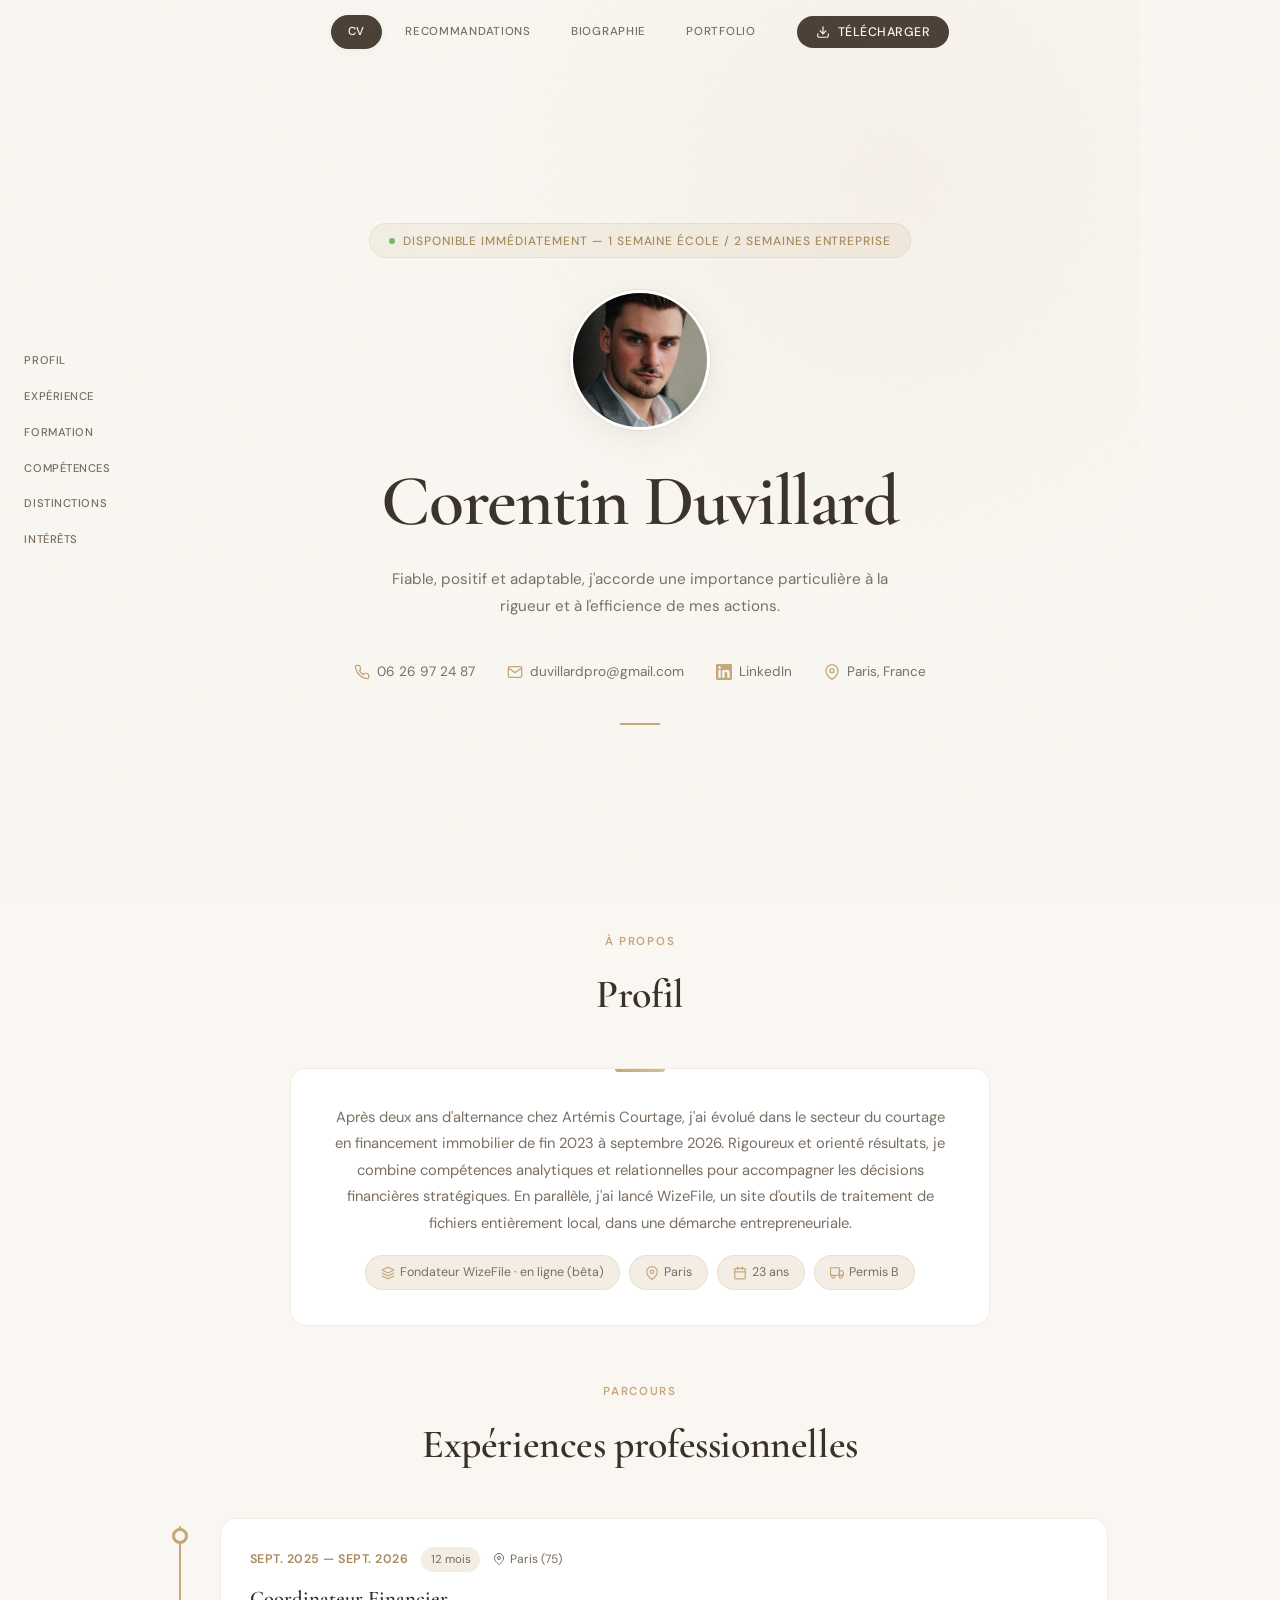
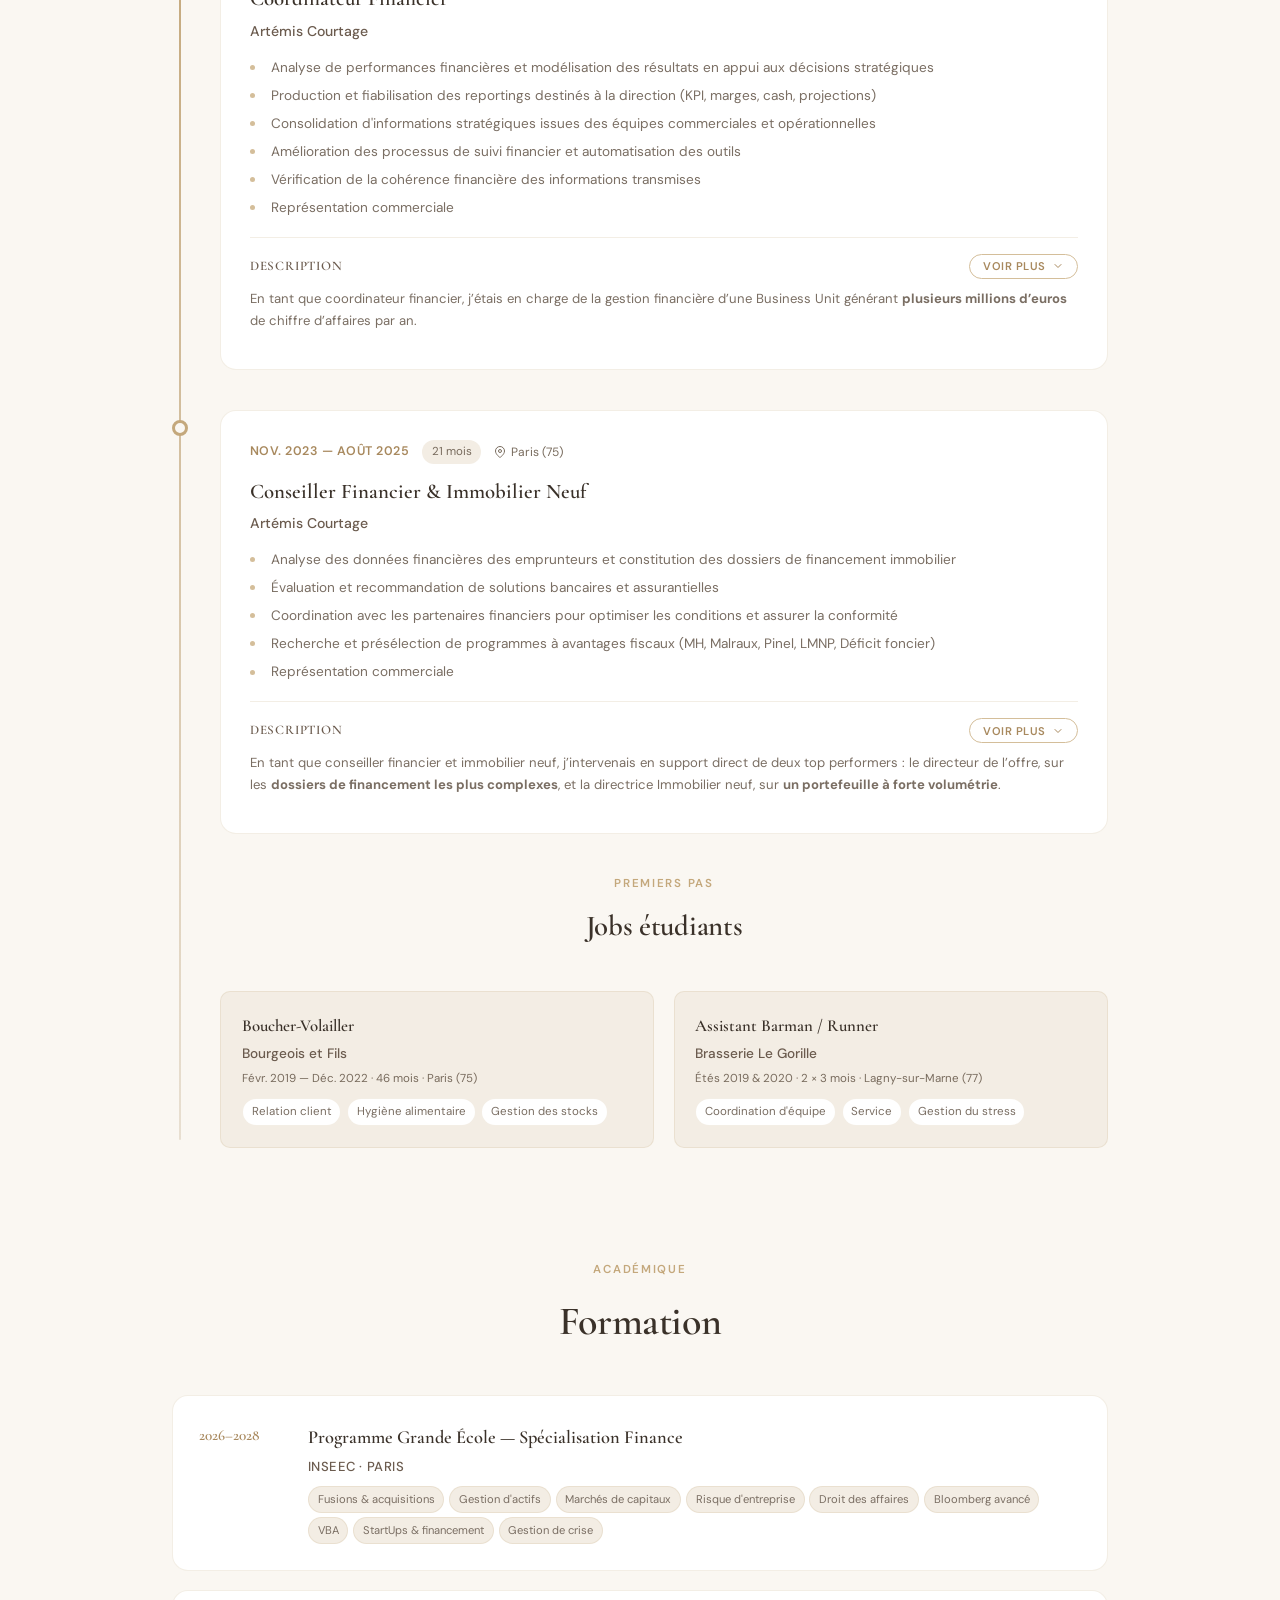
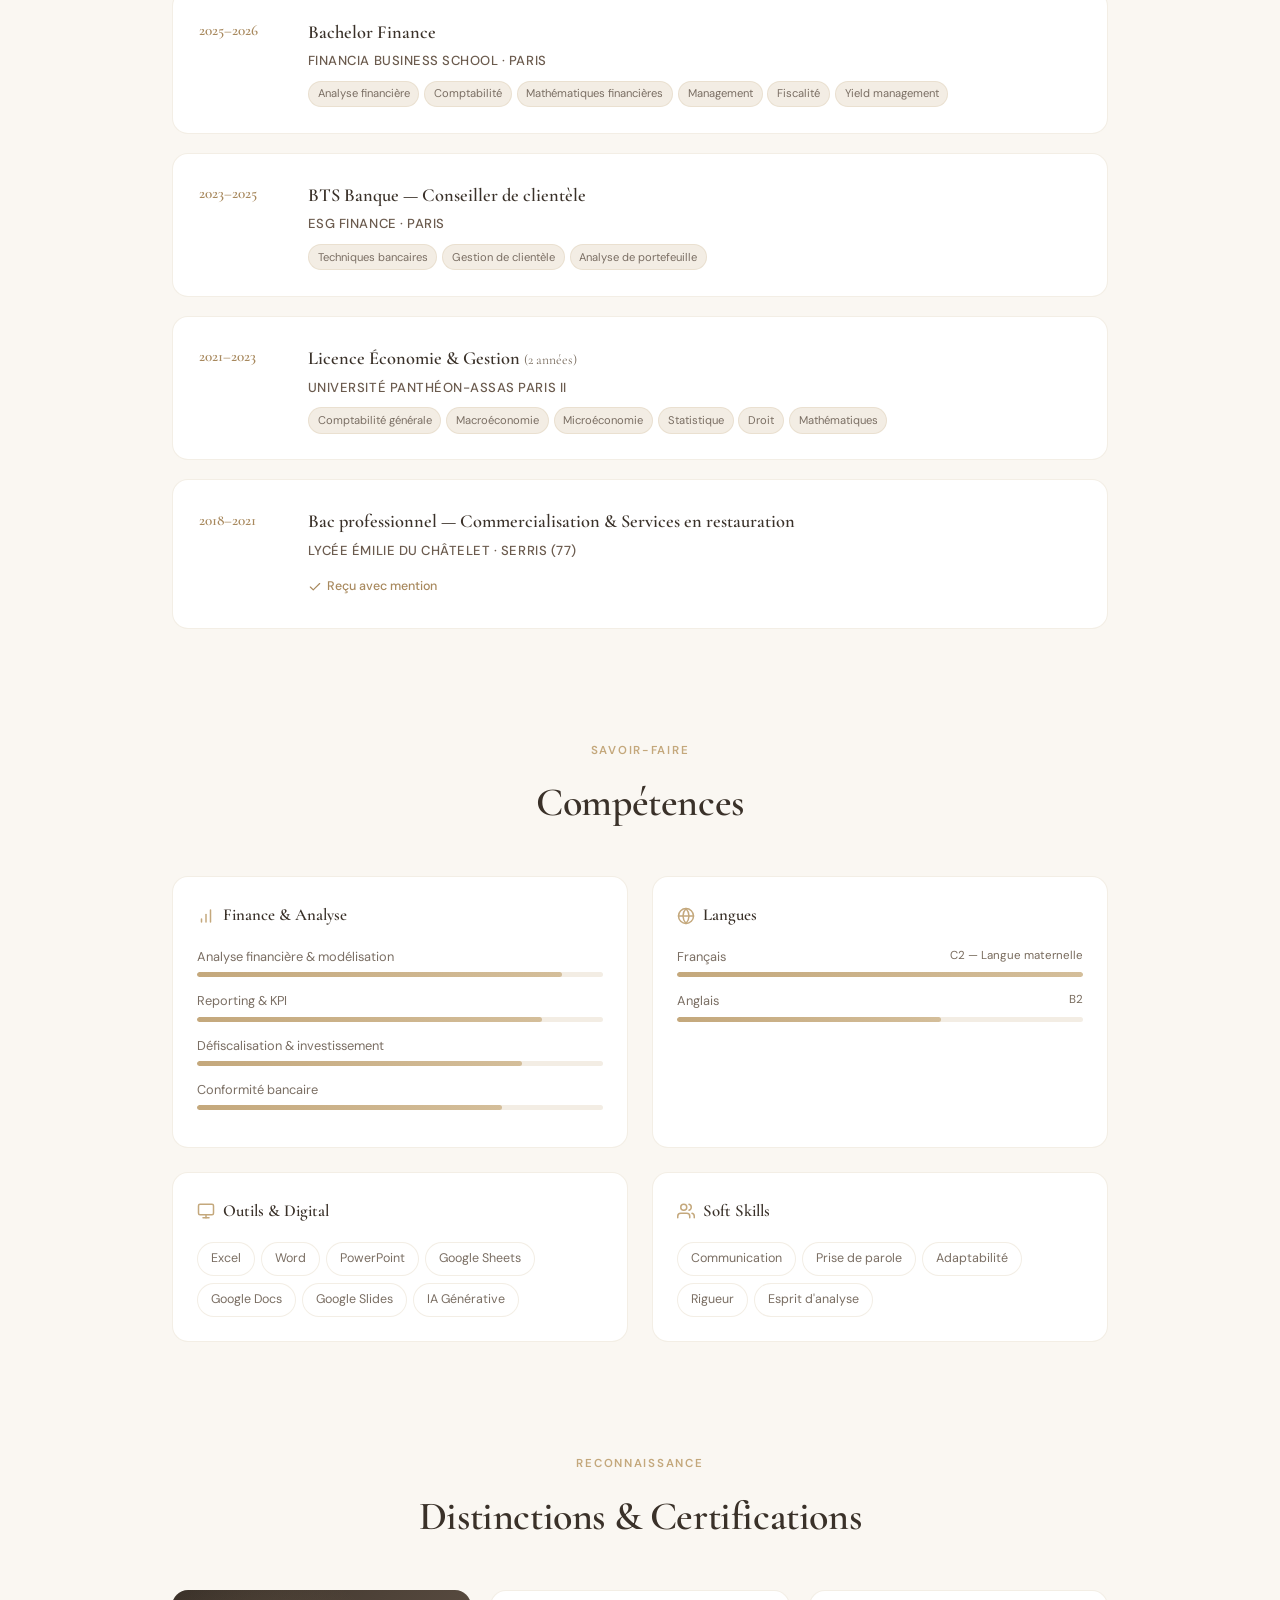
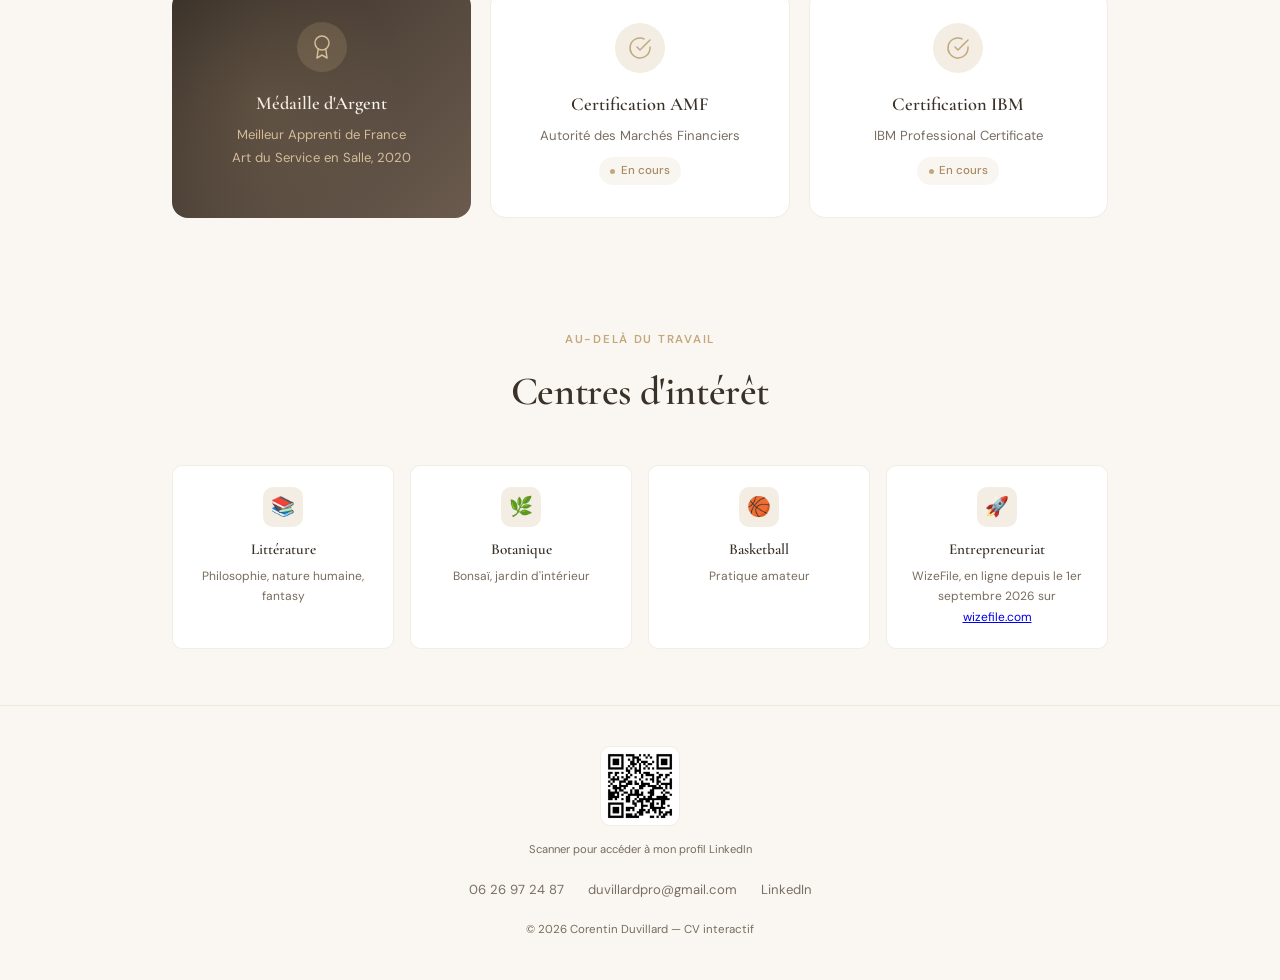
==== index.html @ c3873d53 "Add files via upload" ====
<!DOCTYPE html>
<html lang="fr">
<head>
<meta charset="UTF-8">
<meta name="viewport" content="width=device-width, initial-scale=1.0">
<title>Corentin Duvillard — CV</title>
<style>
@import url('https://fonts.googleapis.com/css2?family=Cormorant+Garamond:ital,wght@0,400;0,500;0,600;0,700;1,400;1,500&family=DM+Sans:ital,wght@0,300;0,400;0,500;0,600;0,700;1,400&display=swap');

/* =============================================
   DESIGN TOKENS (CSS Variables)
   ============================================= */

:root{--cream:#FAF7F2;--cream-dark:#F3EDE4;--sand:#E8DFD1;--camel:#C4A87C;--camel-light:#D4BE9A;--camel-dark:#A8895E;--brown:#6B5B4E;--brown-dark:#4A3F35;--brown-deep:#3A3129;--text:#3A3129;--text-light:#7A6E63;--text-muted:#786B5D;--white:#FFF;--border:rgba(196,168,124,.2);--shadow-sm:0 2px 8px rgba(74,63,53,.06);--shadow-md:0 8px 30px rgba(74,63,53,.08);--shadow-lg:0 20px 60px rgba(74,63,53,.1);--radius:16px;--radius-sm:10px;--font-serif:'Cormorant Garamond',Georgia,serif;--font-sans:'DM Sans',-apple-system,BlinkMacSystemFont,sans-serif;--transition:cubic-bezier(.4,0,.2,1)}

/* =============================================
   RESET & BASE STYLES
   ============================================= */

*,*::before,*::after{box-sizing:border-box;margin:0;padding:0}
html{scroll-behavior:smooth;font-size:16px;scrollbar-width:thin;scrollbar-color:var(--camel-light) var(--cream-dark)}
body{font-family:var(--font-sans);background:var(--cream);color:var(--text);line-height:1.7;-webkit-font-smoothing:antialiased;overflow-x:hidden}
::-webkit-scrollbar{width:8px}
::-webkit-scrollbar-track{background:var(--cream-dark)}
::-webkit-scrollbar-thumb{background:var(--camel-light);border-radius:8px;border:2px solid var(--cream-dark)}
::-webkit-scrollbar-thumb:hover{background:var(--camel)}

/* Noise texture overlay */

body::before{content:'';position:fixed;inset:0;background-image:url("data:image/svg+xml,%3Csvg viewBox='0 0 256 256' xmlns='http://www.w3.org/2000/svg'%3E%3Cfilter id='n'%3E%3CfeTurbulence type='fractalNoise' baseFrequency='0.9' numOctaves='4' stitchTiles='stitch'/%3E%3C/filter%3E%3Crect width='100%25' height='100%25' filter='url(%23n)' opacity='0.03'/%3E%3C/svg%3E");pointer-events:none;z-index:9999}

/* =============================================
   PROGRESS BAR
   ============================================= */

#progressBar{position:fixed;top:0;left:0;width:3px;height:0%;background:linear-gradient(to bottom,var(--camel),var(--camel-dark));z-index:10001;border-radius:0 2px 2px 0;transition:height .1s linear}

/* =============================================
   NAVIGATION
   ============================================= */

nav{position:fixed;top:0;left:0;right:0;z-index:1000;padding:0 2rem;transition:all .5s var(--transition);background:transparent}
nav.scrolled{background:rgba(250,247,242,.92);backdrop-filter:blur(20px);border-bottom:1px solid var(--border);box-shadow:var(--shadow-sm)}
.nav-inner{max-width:1100px;margin:0 auto;display:flex;align-items:center;justify-content:center;gap:1.5rem;height:64px}
.nav-logo{font-family:var(--font-serif);font-size:1.25rem;font-weight:600;color:var(--brown-dark);letter-spacing:.02em;text-decoration:none}
.nav-links{display:flex;gap:2rem;list-style:none}
.nav-links a{text-decoration:none;color:var(--text-light);font-size:.8rem;font-weight:500;letter-spacing:.06em;text-transform:uppercase;transition:color .3s;position:relative}
.nav-links a::after{content:'';position:absolute;bottom:-4px;left:0;width:0;height:1.5px;background:var(--camel);transition:width .4s var(--transition)}
.nav-links a:hover{color:var(--brown-dark)}
.nav-links a:hover::after{width:100%}
.nav-actions{display:flex;gap:.75rem;align-items:center}
.download-wrapper{position:relative}
.btn-dl{display:inline-flex;align-items:center;gap:.5rem;padding:.5rem 1.2rem;background:var(--brown-dark);color:var(--cream);border:none;border-radius:50px;font-family:var(--font-sans);font-size:.78rem;font-weight:500;letter-spacing:.04em;cursor:pointer;transition:all .3s var(--transition);text-transform:uppercase}
.btn-dl:hover{background:var(--brown-deep);transform:translateY(-1px);box-shadow:0 4px 16px rgba(74,63,53,.2)}
.btn-dl svg{width:14px;height:14px}
.dl-menu{position:absolute;top:calc(100% + 8px);right:0;background:var(--white);border:1px solid var(--border);border-radius:var(--radius-sm);box-shadow:var(--shadow-md);min-width:220px;opacity:0;visibility:hidden;transform:translateY(-6px);transition:all .25s var(--transition);z-index:100;overflow:hidden}
.dl-menu.open{opacity:1;visibility:visible;transform:translateY(0)}
.dl-menu a{display:flex;align-items:center;gap:.6rem;padding:.75rem 1rem;font-size:.82rem;color:var(--text);text-decoration:none;transition:background .2s}
.dl-menu a:hover{background:var(--cream-dark)}
.dl-menu a svg{width:16px;height:16px;color:var(--camel);flex-shrink:0}
.dl-menu a+a{border-top:1px solid var(--border)}
.nav-hamburger{display:none;flex-direction:column;gap:5px;cursor:pointer;background:none;border:none;padding:4px}
.nav-hamburger span{display:block;width:22px;height:2px;background:var(--brown-dark);border-radius:2px;transition:all .3s}

/* =============================================
   HERO SECTION
   ============================================= */

.hero{min-height:100vh;display:flex;align-items:center;justify-content:center;padding:6rem 2rem 3rem;position:relative;overflow:hidden}
.hero::before{content:'';position:absolute;top:-30%;right:-20%;width:70vw;height:70vw;border-radius:50%;background:radial-gradient(circle,rgba(196,168,124,.08) 0%,transparent 70%);pointer-events:none}
.hero-content{max-width:900px;width:100%;text-align:center;position:relative;z-index:1}
.hero-badge{display:inline-flex;align-items:center;gap:.5rem;padding:.4rem 1.2rem;background:rgba(196,168,124,.12);border:1px solid var(--border);border-radius:50px;font-size:.75rem;font-weight:500;color:var(--camel-dark);letter-spacing:.08em;text-transform:uppercase;margin-bottom:2rem;opacity:0;transform:translateY(20px);animation:fadeUp .8s var(--transition) .2s forwards}
.hero-badge .dot{width:6px;height:6px;background:#6BBF6A;border-radius:50%;animation:pulse-dot 2s infinite}
@keyframes pulse-dot{0%,100%{opacity:1}
50%{opacity:.4}}
.photo-container{width:140px;height:140px;margin:0 auto 2rem;position:relative;opacity:0;transform:translateY(20px);animation:fadeUp .8s var(--transition) .3s forwards}
.photo-ring{width:100%;height:100%;border-radius:50%;overflow:hidden;border:3px solid var(--white);box-shadow:var(--shadow-md),0 0 0 1px var(--border)}
.photo-ring img{width:100%;height:100%;object-fit:cover;display:block}
.hero-name{font-family:var(--font-serif);font-size:clamp(2.8rem,6vw,4.5rem);font-weight:600;color:var(--brown-deep);line-height:1.1;letter-spacing:-.02em;margin-bottom:1.5rem;opacity:0;transform:translateY(30px);animation:fadeUp .9s var(--transition) .4s forwards}
.hero-tagline{font-size:.95rem;color:var(--text-light);max-width:520px;margin:0 auto 2.5rem;line-height:1.8;opacity:0;transform:translateY(20px);animation:fadeUp .8s var(--transition) .55s forwards}
.hero-contact{display:flex;align-items:center;justify-content:center;gap:2rem;flex-wrap:wrap;opacity:0;transform:translateY(20px);animation:fadeUp .8s var(--transition) .65s forwards}
.hero-contact a,.hero-contact span{display:inline-flex;align-items:center;gap:.45rem;font-size:.85rem;color:var(--text-light);text-decoration:none;transition:color .3s}
.hero-contact a:hover{color:var(--camel-dark)}
.hero-contact svg{width:16px;height:16px;color:var(--camel);flex-shrink:0}
.hero-divider{width:40px;height:1.5px;background:var(--camel);margin:2.5rem auto 0;opacity:0;animation:fadeUp .8s var(--transition) .75s forwards}

/* Hero entrance animation */

@keyframes fadeUp{to{opacity:1;transform:translateY(0)}}

@media (prefers-reduced-motion: reduce){
*,*::before,*::after{animation-duration:.001ms!important;animation-iteration-count:1!important;transition-duration:.001ms!important;scroll-behavior:auto!important}
.hero-badge,.hero-name,.hero-tagline,.hero-contact,.hero-divider,.photo-container,.reveal,.timeline-item,.formation-card,.student-job-card,.skill-group,.distinction-card,.interest-card,.bio-block{opacity:1!important;transform:none!important}
}

/* =============================================
   SECTIONS (shared)
   ============================================= */

section{padding:3.5rem 2rem;max-width:1000px;margin:0 auto}
.section-compact{padding-top:2.5rem}
.section-header{margin-bottom:2.5rem;text-align:center}
.section-label{font-size:.72rem;font-weight:600;letter-spacing:.15em;text-transform:uppercase;color:var(--camel);margin-bottom:.5rem}
.section-title{font-family:var(--font-serif);font-size:clamp(1.8rem,4vw,2.5rem);font-weight:600;color:var(--brown-deep);letter-spacing:-.01em}

/* =============================================
   TIMELINE (Experience)
   ============================================= */

.timeline{position:relative;padding-left:3rem}
.timeline::before{content:'';position:absolute;left:7px;top:8px;bottom:8px;width:2px;background:linear-gradient(to bottom,var(--camel),var(--sand));border-radius:2px}
.timeline-item{position:relative;margin-bottom:2.5rem;opacity:0;transform:translateX(-20px);transition:all .7s var(--transition);will-change:transform,opacity}
.timeline-item.visible{opacity:1;transform:translateX(0)}
.timeline-item::before{content:'';position:absolute;left:-3rem;top:10px;width:16px;height:16px;border-radius:50%;background:var(--cream);border:3px solid var(--camel);z-index:1;transition:all .3s}
.timeline-item.current::before{background:var(--camel);box-shadow:0 0 0 4px rgba(196,168,124,.2)}
.timeline-card{background:var(--white);border-radius:var(--radius);padding:1.8rem;border:1px solid var(--border);transition:all .4s var(--transition);position:relative;overflow:hidden}
.timeline-card::before{content:'';position:absolute;top:0;left:0;width:4px;height:0;background:linear-gradient(to bottom,var(--camel),var(--camel-light));border-radius:0 2px 2px 0;transition:height .5s var(--transition)}
.timeline-card:hover{transform:translateY(-3px);box-shadow:var(--shadow-md);border-color:var(--camel-light)}
.timeline-card:hover::before{height:100%}
.timeline-meta{display:flex;align-items:center;gap:.8rem;margin-bottom:.6rem;flex-wrap:wrap}
.timeline-date{font-size:.78rem;font-weight:600;color:var(--camel-dark);letter-spacing:.04em;text-transform:uppercase}
.timeline-duration{font-size:.72rem;color:var(--text-muted);background:var(--cream-dark);padding:.15rem .6rem;border-radius:50px}
.timeline-location{font-size:.75rem;color:var(--text-muted);display:inline-flex;align-items:center;gap:.3rem}
.timeline-role{font-family:var(--font-serif);font-size:1.3rem;font-weight:600;color:var(--brown-deep);margin-bottom:.2rem}
.timeline-company{font-size:.88rem;font-weight:500;color:var(--brown);margin-bottom:.8rem}
.timeline-tasks{list-style:none;display:flex;flex-direction:column;gap:.4rem}
.timeline-tasks li{font-size:.85rem;color:var(--text-light);padding-left:1.3rem;position:relative;line-height:1.6}
.timeline-tasks li::before{content:'';position:absolute;left:0;top:.6em;width:5px;height:5px;border-radius:50%;background:var(--camel-light)}
.timeline-description{font-size:.78rem;color:var(--text-muted);margin-top:.8rem;line-height:1.5;font-style:italic}
.timeline-description-block{margin-top:1.1rem;padding-top:1rem;border-top:1px solid var(--border);display:flex;flex-direction:column;gap:.55rem}
.timeline-description-header{display:flex;align-items:center;justify-content:space-between;gap:.8rem;flex-wrap:wrap}
.timeline-description-title{font-family:var(--font-serif);font-size:.82rem;font-weight:600;color:var(--brown);letter-spacing:.06em;text-transform:uppercase;margin:0}
.timeline-description-toggle{display:inline-flex;align-items:center;gap:.4rem;padding:.3rem .8rem;background:transparent;color:var(--camel-dark);border:1px solid var(--camel-light);border-radius:50px;font-family:var(--font-sans);font-size:.7rem;font-weight:600;letter-spacing:.05em;text-transform:uppercase;cursor:pointer;transition:all .3s var(--transition)}
.timeline-description-toggle:hover{background:var(--camel);color:var(--white);border-color:var(--camel)}
.timeline-description-toggle:focus-visible{outline:2px solid var(--camel);outline-offset:2px}
.timeline-description-toggle svg{width:12px;height:12px;transition:transform .3s var(--transition)}
.timeline-description-toggle[aria-expanded="true"] svg{transform:rotate(180deg)}
.timeline-description-summary{font-size:.82rem;color:var(--text-light);line-height:1.65;margin:0}
.timeline-description-content{display:grid;grid-template-rows:0fr;opacity:0;transition:grid-template-rows .45s var(--transition),opacity .35s var(--transition)}
.timeline-description-content.open{grid-template-rows:1fr;opacity:1}
.timeline-description-inner{overflow:hidden}
.timeline-description-text{font-size:.8rem;color:var(--text-light);line-height:1.7;font-style:italic;padding-top:.35rem;margin:0}
.timeline-tag{display:inline-block;padding:.2rem .7rem;background:rgba(196,168,124,.1);color:var(--camel-dark);font-size:.7rem;font-weight:600;letter-spacing:.06em;text-transform:uppercase;border-radius:50px;margin-bottom:.6rem}

/* =============================================
   STUDENT JOBS GRID
   ============================================= */

.student-jobs{display:grid;grid-template-columns:repeat(auto-fit,minmax(280px,1fr));gap:1.2rem;margin-top:1rem}
.student-job-card{background:var(--cream-dark);border-radius:var(--radius-sm);padding:1.3rem;border:1px solid var(--border);transition:all .4s var(--transition);opacity:0;transform:translateY(15px);will-change:transform,opacity}
.student-job-card.visible{opacity:1;transform:translateY(0)}
.student-job-card:hover{transform:translateY(-2px);box-shadow:var(--shadow-sm)}
.student-job-card h4{font-family:var(--font-serif);font-size:1.05rem;font-weight:600;color:var(--brown-deep);margin-bottom:.1rem}
.student-job-card .company-name{font-size:.85rem;font-weight:500;color:var(--brown);margin-bottom:.2rem}
.student-job-card .job-date{font-size:.72rem;color:var(--text-muted);margin-bottom:.6rem}
.student-job-card .job-skills{display:flex;flex-wrap:wrap;gap:.35rem}
.student-job-card .job-skills span{font-size:.72rem;padding:.2rem .55rem;background:var(--white);color:var(--text-light);border-radius:50px;border:1px solid var(--border)}

/* =============================================
   FORMATION (Education)
   ============================================= */

.formation-list{display:flex;flex-direction:column;gap:1.2rem}
.formation-card{background:var(--white);border-radius:var(--radius);padding:1.6rem;border:1px solid var(--border);display:grid;grid-template-columns:90px 1fr;gap:1.2rem;transition:all .4s var(--transition);opacity:0;transform:translateY(20px);will-change:transform,opacity}
.formation-card.visible{opacity:1;transform:translateY(0)}
.formation-card:hover{transform:translateY(-2px);box-shadow:var(--shadow-md);border-color:var(--camel-light)}
.formation-year{font-family:var(--font-serif);font-size:.95rem;font-weight:600;color:var(--camel-dark);padding-top:.1rem}
.formation-info h4{font-family:var(--font-serif);font-size:1.15rem;font-weight:600;color:var(--brown-deep);margin-bottom:.15rem}
.formation-info .school{font-size:.82rem;font-weight:500;color:var(--brown);text-transform:uppercase;letter-spacing:.04em;margin-bottom:.5rem}
.formation-info .courses{display:flex;flex-wrap:wrap;gap:.3rem}
.formation-info .courses span{font-size:.7rem;padding:.18rem .55rem;background:var(--cream-dark);color:var(--text-light);border-radius:50px;border:1px solid var(--border)}
.formation-info .mention{display:inline-flex;align-items:center;gap:.35rem;margin-top:.4rem;font-size:.78rem;color:var(--camel-dark);font-weight:500}

/* =============================================
   SKILLS
   ============================================= */

.skills-section{display:flex;flex-direction:column;gap:1.5rem}
.skills-bars-row{display:grid;grid-template-columns:repeat(auto-fit,minmax(300px,1fr));gap:1.5rem}
.skill-group{background:var(--white);border-radius:var(--radius);padding:1.5rem;border:1px solid var(--border);opacity:0;transform:translateY(20px);transition:all .6s var(--transition);will-change:transform,opacity}
.skill-group.visible{opacity:1;transform:translateY(0)}
.skill-group:hover{box-shadow:var(--shadow-sm);border-color:var(--camel-light)}
.skill-group h4{font-family:var(--font-serif);font-size:1.05rem;font-weight:600;color:var(--brown-deep);margin-bottom:1rem;display:flex;align-items:center;gap:.5rem}
.skill-group h4 svg{width:18px;height:18px;color:var(--camel)}
.skill-bar-container{margin-bottom:.8rem}
.skill-bar-label{display:flex;justify-content:space-between;margin-bottom:.3rem;font-size:.8rem;color:var(--text-light)}
.skill-bar-label .level{font-size:.72rem;color:var(--text-muted)}
.skill-bar{width:100%;height:5px;background:var(--cream-dark);border-radius:5px;overflow:hidden}
.skill-bar-fill{height:100%;background:linear-gradient(90deg,var(--camel),var(--camel-light));border-radius:5px;width:0;transition:width 1.2s var(--transition)}
.skills-tags-row{display:grid;grid-template-columns:repeat(auto-fit,minmax(200px,1fr));gap:1.5rem}
.skill-tags{display:flex;flex-wrap:wrap;gap:.4rem}
.skill-tag{padding:.35rem .8rem;background:var(--white);border:1px solid var(--border);border-radius:50px;font-size:.78rem;color:var(--text-light);transition:all .3s var(--transition)}
.skill-tag:hover{background:var(--camel);color:var(--white);border-color:var(--camel);transform:translateY(-2px)}

/* =============================================
   DISTINCTIONS & CERTIFICATIONS
   ============================================= */

.distinctions-grid{display:grid;grid-template-columns:repeat(3,1fr);gap:1.2rem}
.distinction-card{border-radius:var(--radius);padding:2rem 1.5rem;text-align:center;position:relative;overflow:hidden;opacity:0;transform:scale(.95);transition:all .7s var(--transition);will-change:transform,opacity}
.distinction-card.visible{opacity:1;transform:scale(1)}
.distinction-card:hover{transform:translateY(-3px)}
.distinction-card.medal{background:linear-gradient(135deg,var(--brown-deep) 0%,var(--brown) 100%);color:var(--cream)}
.distinction-card.medal::before{content:'';position:absolute;inset:0;background:radial-gradient(circle at 30% 50%,rgba(196,168,124,.15) 0%,transparent 60%);pointer-events:none}
.distinction-card.medal h3{color:var(--cream)}
.distinction-card.medal p{color:var(--camel-light)}
.distinction-card.certif{background:var(--white);border:1px solid var(--border);color:var(--text)}
.distinction-card.certif:hover{box-shadow:var(--shadow-md);border-color:var(--camel-light)}
.distinction-card.certif h3{color:var(--brown-deep)}
.distinction-card.certif p{color:var(--text-light)}
.distinction-icon{width:50px;height:50px;margin:0 auto 1rem;background:rgba(196,168,124,.2);border-radius:50%;display:flex;align-items:center;justify-content:center}
.distinction-icon svg{width:24px;height:24px}
.medal .distinction-icon svg{color:var(--camel-light)}
.certif .distinction-icon{background:var(--cream-dark)}
.certif .distinction-icon svg{color:var(--camel)}
.distinction-card h3{font-family:var(--font-serif);font-size:1.15rem;font-weight:600;margin-bottom:.35rem}
.distinction-card p{font-size:.82rem}
.status-badge{display:inline-flex;align-items:center;gap:.35rem;margin-top:.6rem;padding:.25rem .7rem;border-radius:50px;font-size:.72rem;font-weight:500}
.certif .status-badge{background:rgba(196,168,124,.1);color:var(--camel-dark)}
.status-badge .dot{width:5px;height:5px;border-radius:50%;animation:pulse-dot 2s infinite}
.certif .status-badge .dot{background:var(--camel)}

/* =============================================
   INTERESTS
   ============================================= */

.interests-grid{display:grid;grid-template-columns:repeat(4,1fr);gap:1rem}
.interest-card{background:var(--white);border-radius:var(--radius-sm);padding:1.3rem;text-align:center;border:1px solid var(--border);transition:all .4s var(--transition);opacity:0;transform:translateY(15px);will-change:transform,opacity}
.interest-card.visible{opacity:1;transform:translateY(0)}
.interest-card:hover{transform:translateY(-4px);box-shadow:var(--shadow-md);border-color:var(--camel-light)}
.interest-icon{width:40px;height:40px;margin:0 auto .6rem;background:var(--cream-dark);border-radius:10px;display:flex;align-items:center;justify-content:center;font-size:1.2rem}
.interest-card h4{font-family:var(--font-serif);font-size:.95rem;font-weight:600;color:var(--brown-deep);margin-bottom:.2rem}
.interest-card p{font-size:.75rem;color:var(--text-muted)}

/* =============================================
   PAGE NAVIGATION TABS
   ============================================= */

/* V6: page-nav tabs in navbar */
.page-nav{display:flex;align-items:center;gap:.4rem;flex-wrap:nowrap}
.page-nav-btn{display:inline-flex;align-items:center;gap:.3rem;padding:.4rem 1rem;font-family:var(--font-sans);font-size:.72rem;font-weight:500;letter-spacing:.06em;text-transform:uppercase;color:var(--text-light);background:transparent;border:1px solid transparent;border-radius:50px;cursor:pointer;transition:all .35s var(--transition);text-decoration:none;white-space:nowrap}
.page-nav-btn:hover{color:var(--brown-dark);border-color:var(--camel-light);background:rgba(196,168,124,.1)}
.page-nav-btn.active{color:var(--white);background:var(--brown-dark);border-color:var(--brown-dark);box-shadow:var(--shadow-sm)}
.page-nav-btn.active:hover{background:var(--brown-deep);border-color:var(--brown-deep)}
.page-nav-btn svg{display:none}
.page-nav-btn svg{width:14px;height:14px}
.page-section{display:none}
.page-section.active{display:block}

/* =============================================
   PROFIL SECTION
   ============================================= */

.profil-section{padding:2rem 2rem 0;max-width:1000px;margin:0 auto}
.profil-card{background:var(--white);border-radius:var(--radius);padding:2.2rem;border:1px solid var(--border);text-align:center;position:relative;overflow:hidden;max-width:700px;margin:0 auto}
.profil-card::before{content:'';position:absolute;top:0;left:50%;transform:translateX(-50%);width:50px;height:3px;background:linear-gradient(90deg,var(--camel),var(--camel-light));border-radius:0 0 3px 3px}
.profil-card p.profil-text{font-size:.92rem;color:var(--text-light);line-height:1.8;margin-bottom:1.2rem}
.profil-badges{display:flex;justify-content:center;gap:.6rem;flex-wrap:wrap}
.profil-badge{display:inline-flex;align-items:center;gap:.35rem;padding:.35rem .9rem;background:var(--cream-dark);border-radius:50px;font-size:.78rem;color:var(--text-light);border:1px solid var(--border)}
.profil-badge svg{width:14px;height:14px;color:var(--camel)}

/* Placeholder section */

.placeholder-section{padding:4rem 2rem;max-width:1000px;margin:0 auto;text-align:center}

/* Placeholder section */

.placeholder-section .section-title{margin-bottom:1rem}

/* Placeholder section */

.placeholder-section p{color:var(--text-muted);font-size:.9rem}

/* =============================================
   FOOTER
   ============================================= */

footer{padding:2.5rem 2rem;text-align:center;border-top:1px solid var(--border)}
.footer-inner{max-width:600px;margin:0 auto;display:flex;flex-direction:column;align-items:center;gap:1.2rem}
.footer-qr img{width:80px;height:80px;border-radius:var(--radius-sm);border:1px solid var(--border);padding:5px;background:var(--white)}
.footer-qr p{font-size:.7rem;color:var(--text-muted);margin-top:.4rem}
.footer-links{display:flex;gap:1.5rem;flex-wrap:wrap;justify-content:center}
.footer-links a{font-size:.82rem;color:var(--text-light);text-decoration:none;transition:color .3s}
.footer-links a:hover{color:var(--camel-dark)}
.footer-copy{font-size:.72rem;color:var(--text-muted)}

/* =============================================
   MOBILE MENU
   ============================================= */

.mobile-menu{display:none;position:fixed;inset:0;background:rgba(250,247,242,.98);backdrop-filter:blur(20px);z-index:999;align-items:center;justify-content:center;opacity:0;pointer-events:none;transition:opacity .4s}
.mobile-menu.open{display:flex;opacity:1;pointer-events:all}
.mobile-menu-links{list-style:none;text-align:center;display:flex;flex-direction:column;gap:1.5rem}
.mobile-menu-links a{font-family:var(--font-serif);font-size:1.5rem;font-weight:500;color:var(--brown-deep);text-decoration:none}
.mobile-close{position:absolute;top:1.5rem;right:1.5rem;background:none;border:none;font-size:1.5rem;color:var(--brown-dark);cursor:pointer}

/* =============================================
   RESPONSIVE (max-width: 768px)
   ============================================= */

@media(max-width:768px){

/* =============================================
   NAVIGATION
   ============================================= */

nav{padding:0 .5rem}
.nav-inner{justify-content:space-between;gap:.3rem}
.nav-links{display:none}
.nav-hamburger{display:flex}
.btn-dl .dl-label{display:none}
.btn-dl,.page-nav-btn{min-height:44px}
.page-nav{flex:1;overflow-x:auto;scrollbar-width:none;-ms-overflow-style:none;-webkit-overflow-scrolling:touch;gap:.2rem}
.page-nav::-webkit-scrollbar{display:none}
.page-nav-btn{padding:.35rem .6rem;font-size:.62rem;letter-spacing:.03em}

/* =============================================
   SECTIONS (shared)
   ============================================= */

section{padding:2.5rem 1.2rem}

/* =============================================
   HERO SECTION
   ============================================= */

.hero{padding:5rem 1.2rem 2.5rem}
.hero-contact{gap:.8rem}

/* =============================================
   TIMELINE (Experience)
   ============================================= */

.timeline{padding-left:2rem}
.timeline::before{left:4px}
.timeline-item::before{left:-2rem;width:12px;height:12px}
.formation-card{grid-template-columns:1fr;gap:.4rem}

/* =============================================
   STUDENT JOBS GRID
   ============================================= */

.student-jobs,.distinctions-grid,.interests-grid,.skills-bars-row,.skills-tags-row{grid-template-columns:1fr}
.profil-section{padding-left:1.2rem;padding-right:1.2rem}
.photo-container{width:110px;height:110px}
.timeline-card{padding:1.2rem}
footer{padding:2rem 1.2rem}
.section-compact{padding-left:1.2rem;padding-right:1.2rem;padding-top:2rem}}

/* =============================================
   PRINT STYLES
   ============================================= */

@media print{

/* Noise texture overlay */

body::before,nav,.btn-dl,.dl-menu,#progressBar{display:none!important}
body{background:#fff;font-size:11pt}

/* =============================================
   SECTIONS (shared)
   ============================================= */

section{padding:.8rem 0;max-width:100%}

/* =============================================
   HERO SECTION
   ============================================= */

.hero{min-height:auto;padding:1.5rem 0 .5rem}
.timeline-card,.formation-card,.student-job-card,.interest-card,.distinction-card,.skill-group,.bio-block{break-inside:avoid;box-shadow:none!important;border:1px solid #ddd!important}
.reveal,.timeline-item,.formation-card,.student-job-card,.skill-group,.distinction-card,.interest-card,.bio-block{opacity:1!important;transform:none!important}
.hero-badge,.hero-name,.hero-tagline,.hero-contact,.hero-divider,.photo-container{opacity:1!important;transform:none!important;animation:none!important}
.skill-bar-fill{width:var(--target-width)!important}
.timeline-card::before{display:none}
.timeline-description-toggle{display:none!important}
.timeline-description-content{display:block!important;opacity:1!important;grid-template-rows:none!important}
.timeline-description-inner{overflow:visible!important}}

/* =============================================
   CV SIDEBAR (Desktop only)
   ============================================= */

/* CV Sidebar */
.cv-sidebar{display:none}
@media(min-width:769px){
.cv-sidebar{display:flex;flex-direction:column;position:fixed;left:0;top:50%;transform:translateY(-50%);z-index:100;padding:.5rem;gap:.15rem;opacity:0;pointer-events:none;transition:opacity .4s var(--transition)}
.cv-sidebar.visible{opacity:1;pointer-events:all}
.cv-sidebar-link{display:block;padding:.45rem .9rem;font-family:var(--font-sans);font-size:.7rem;font-weight:500;letter-spacing:.05em;text-transform:uppercase;color:var(--text-muted);text-decoration:none;border-left:2px solid transparent;transition:all .3s var(--transition);white-space:nowrap}
.cv-sidebar-link:hover{color:var(--brown-dark);border-left-color:var(--camel-light)}
.cv-sidebar-link.active{color:var(--brown-dark);border-left-color:var(--camel);font-size:.78rem;font-weight:600;padding-left:1.1rem;transform:scale(1.05);transform-origin:left center}
}

/* =============================================
   DOCUMENT CARDS (Recommandations / Portfolio)
   ============================================= */

/* V6: Document cards */
.doc-cards{display:grid;grid-template-columns:repeat(auto-fit,minmax(300px,1fr));gap:1.5rem;max-width:1000px;margin:0 auto}
.doc-card{background:var(--white);border-radius:var(--radius);border:1px solid var(--border);overflow:hidden;transition:all .4s var(--transition)}
.doc-card:hover{transform:translateY(-3px);box-shadow:var(--shadow-md);border-color:var(--camel-light)}
.doc-card-preview{width:100%;height:400px;background:var(--cream-dark);border-bottom:1px solid var(--border);overflow:hidden;position:relative}
.doc-card-preview iframe{width:100%;height:100%;border:none;background:#fff}
.doc-card-preview .preview-fallback{width:100%;height:100%;display:flex;flex-direction:column;align-items:center;justify-content:center;gap:.8rem;color:var(--text-muted);padding:2rem;text-align:center}
.doc-card-preview .preview-fallback svg{width:48px;height:48px;color:var(--camel)}
.doc-card-body{padding:1.2rem 1.5rem}
.doc-card-body h4{font-family:var(--font-serif);font-size:1.05rem;font-weight:600;color:var(--brown-deep);margin-bottom:.2rem}
.doc-card-body .doc-card-role{font-size:.82rem;color:var(--camel-dark);font-weight:500;margin-bottom:.1rem}
.doc-card-body .doc-card-date{font-size:.75rem;color:var(--text-muted);margin-bottom:.8rem}
.doc-card-body p{font-size:.8rem;color:var(--text-muted);margin-bottom:1rem;line-height:1.5}
.doc-card-dl{display:inline-flex;align-items:center;gap:.4rem;padding:.45rem 1rem;background:var(--brown-dark);color:var(--cream);border:none;border-radius:50px;font-family:var(--font-sans);font-size:.75rem;font-weight:500;letter-spacing:.04em;cursor:pointer;transition:all .3s var(--transition);text-decoration:none;text-transform:uppercase}
.doc-card-dl:hover{background:var(--brown-deep);transform:translateY(-1px);box-shadow:0 4px 12px rgba(74,63,53,.15)}
.doc-card-dl svg{width:14px;height:14px}
.portfolio-disclaimer{font-size:.78rem;color:var(--text-muted);font-style:italic;margin-top:.3rem}

/* =============================================
   DASHBOARD KPI CARDS
   ============================================= */

/* V6: Dashboard KPI cards */
.dashboard-section{margin-bottom:2.5rem}
.dashboard-title{font-family:var(--font-serif);font-size:1.15rem;font-weight:600;color:var(--brown-deep);margin-bottom:.3rem}
.dashboard-subtitle{font-size:.78rem;color:var(--text-muted);margin-bottom:1.2rem}
.kpi-grid{display:grid;grid-template-columns:repeat(auto-fit,minmax(140px,1fr));gap:.8rem;margin-bottom:1.5rem}
.kpi-card{background:var(--white);border-radius:var(--radius-sm);border:1px solid var(--border);padding:1rem;text-align:center;transition:all .3s var(--transition)}
.kpi-card:hover{box-shadow:var(--shadow-sm);border-color:var(--camel-light)}
.kpi-value{font-family:var(--font-serif);font-size:1.5rem;font-weight:700;color:var(--brown-deep);line-height:1.2}
.kpi-value.accent{color:var(--camel-dark)}
.kpi-label{font-size:.7rem;color:var(--text-muted);text-transform:uppercase;letter-spacing:.06em;margin-top:.25rem}
.kpi-bar-section{margin-bottom:1.2rem}
.kpi-bar-row{display:flex;align-items:center;gap:.6rem;margin-bottom:.5rem}
.kpi-bar-label{font-size:.75rem;color:var(--text-light);width:110px;flex-shrink:0;text-align:right}
.kpi-bar-track{flex:1;height:20px;background:var(--cream-dark);border-radius:10px;overflow:hidden;border:1px solid var(--border)}
.kpi-bar-fill{height:100%;background:linear-gradient(90deg,var(--camel),var(--camel-dark));border-radius:10px;transition:width .8s var(--transition);min-width:2px}
.kpi-bar-val{font-size:.72rem;color:var(--text-light);width:65px;flex-shrink:0}
.data-table{width:100%;border-collapse:collapse;font-size:.78rem;margin-top:.5rem}
.data-table th{background:var(--cream-dark);color:var(--brown-dark);font-weight:600;text-align:left;padding:.55rem .7rem;border-bottom:2px solid var(--camel-light);font-size:.72rem;text-transform:uppercase;letter-spacing:.04em}
.data-table td{padding:.5rem .7rem;border-bottom:1px solid var(--border);color:var(--text)}
.data-table tr:last-child td{border-bottom:none}
.data-table tr:hover td{background:rgba(196,168,124,.04)}
.dashboard-dl-row{margin-top:1rem;text-align:right}

/* =============================================
   BIOGRAPHY SKELETON
   ============================================= */

/* Biography — editorial layout */
.bio-skeleton{max-width:720px;margin:0 auto;counter-reset:bio-chapter}
.bio-block{background:var(--white);border-radius:var(--radius);border:1px solid var(--border);padding:2.5rem 2.5rem 2.5rem 2.8rem;margin-bottom:1.8rem;position:relative;overflow:hidden;opacity:0;transform:translateY(24px);transition:all .7s var(--transition);will-change:transform,opacity;counter-increment:bio-chapter}
.bio-block.visible{opacity:1;transform:translateY(0)}
.bio-block::before{content:'';position:absolute;top:0;left:0;width:3px;height:100%;background:linear-gradient(to bottom,var(--camel),var(--camel-light))}
.bio-block-label{font-size:.72rem;font-weight:600;letter-spacing:.12em;text-transform:uppercase;color:var(--camel);margin-bottom:1.2rem;display:flex;align-items:center;gap:.5rem}
.bio-block-label::before{content:'0' counter(bio-chapter);font-family:var(--font-serif);font-size:.85rem;font-weight:600;color:var(--camel-dark);opacity:.6}
.bio-block-label::after{content:'';flex:1;height:1px;background:var(--border);margin-left:.3rem}
/* Bio text paragraphs */
.bio-text{font-size:.92rem;color:var(--text-light);line-height:1.85;margin:0}
.bio-text+.bio-text{margin-top:1.1rem}
/* Pull-quote — key phrase emphasis */
.bio-pullquote{display:block;font-family:var(--font-serif);font-size:1.08rem;font-weight:500;color:var(--brown-deep);line-height:1.65;margin:1.6rem 0;padding:1rem 0 1rem 1.4rem;border-left:2px solid var(--camel-light);font-style:italic;letter-spacing:-.01em}
/* Unused skeleton placeholders (kept for compat) */
.bio-placeholder{height:12px;background:var(--cream-dark);border-radius:6px;margin-bottom:.6rem}
.bio-placeholder:last-child{margin-bottom:0}
.bio-placeholder.w80{width:80%}.bio-placeholder.w60{width:60%}.bio-placeholder.w90{width:90%}.bio-placeholder.w70{width:70%}.bio-placeholder.w50{width:50%}
.bio-coming{text-align:center;padding:1rem 0;font-size:.82rem;color:var(--text-muted);font-style:italic}

/* =============================================
   RESPONSIVE (max-width: 768px)
   ============================================= */

@media(max-width:768px){
.doc-cards{grid-template-columns:1fr}
.doc-card-preview{height:300px}
.kpi-grid{grid-template-columns:repeat(2,1fr)}
.kpi-bar-label{width:80px;font-size:.68rem}
.bio-block{padding:1.6rem 1.4rem 1.6rem 1.6rem}
.bio-pullquote{font-size:1rem;margin:1.2rem 0;padding:.8rem 0 .8rem 1rem}
}

/* =============================================
   PORTFOLIO SECTION
   ============================================= */
.portfolio-grid{display:flex;flex-direction:column;gap:2rem;max-width:1000px;margin:0 auto}
.portfolio-card{background:var(--white);border-radius:var(--radius);border:1px solid var(--border);overflow:hidden;transition:all .4s var(--transition)}
.portfolio-card:hover{box-shadow:var(--shadow-md);border-color:var(--camel-light)}
.portfolio-card-header{padding:1.2rem 1.5rem .8rem;border-bottom:1px solid var(--border);display:flex;align-items:center;justify-content:space-between;gap:1rem}
.portfolio-card-header h4{font-family:var(--font-serif);font-size:1.15rem;font-weight:600;color:var(--brown-deep);margin:0}
.portfolio-type-badge{display:inline-flex;align-items:center;gap:.3rem;padding:.25rem .7rem;border-radius:50px;font-size:.68rem;font-weight:600;letter-spacing:.06em;text-transform:uppercase;flex-shrink:0}
.portfolio-type-badge.dashboard{background:rgba(196,168,124,.12);color:var(--camel-dark)}
.portfolio-type-badge.outil{background:rgba(107,191,106,.1);color:#4a8a49}
.portfolio-card-desc{padding:0 1.5rem .8rem;font-size:.82rem;color:var(--text-muted);line-height:1.5}
.portfolio-preview{width:100%;background:var(--cream-dark);border-top:1px solid var(--border);border-bottom:1px solid var(--border);position:relative;overflow:hidden}
.wf-nav-btn{border:1px solid var(--border);background:#fff;color:var(--text,#333);font-size:.78rem;padding:5px 11px;border-radius:999px;cursor:pointer;font-family:inherit;transition:background .15s,color .15s}
.wf-nav-btn:hover{background:var(--cream-dark)}
.wf-nav-btn.wf-nav-active{background:#2b2118;color:#fff;border-color:#2b2118}
.wf-modal{position:fixed;inset:0;background:rgba(20,15,10,0.6);backdrop-filter:blur(2px);display:flex;align-items:center;justify-content:center;z-index:9999;padding:20px;opacity:0;pointer-events:none;transition:opacity .2s ease}
.wf-modal.open{opacity:1;pointer-events:auto}
.wf-modal-card{position:relative;background:#fff;border-radius:18px;padding:36px 34px 28px;max-width:360px;text-align:center;box-shadow:0 24px 60px rgba(0,0,0,0.28);transform:scale(.92) translateY(6px);transition:transform .2s ease}
.wf-modal.open .wf-modal-card{transform:scale(1) translateY(0)}
.wf-modal-icon{width:52px;height:52px;margin:0 auto 16px;border-radius:14px;background:linear-gradient(135deg,#6D28D9,#A78BFA);display:flex;align-items:center;justify-content:center;box-shadow:0 6px 16px rgba(109,40,217,.35)}
.wf-modal-icon svg{width:26px;height:26px;stroke:#fff}
.wf-modal-card h5{margin:0 0 8px;font-size:16px;font-weight:700;color:#1a1520}
.wf-modal-card p{margin:0 0 22px;font-size:14px;color:#666;line-height:1.55}
.wf-modal-btn{display:inline-flex;align-items:center;gap:6px;background:#6D28D9;color:#fff;text-decoration:none;font-weight:600;font-size:14px;padding:11px 22px;border-radius:999px;transition:background .15s,transform .15s}
.wf-modal-btn:hover{background:#5B21B6;transform:translateY(-1px)}
.wf-modal-btn svg{width:15px;height:15px;stroke:#fff}
.wf-modal-x{position:absolute;top:12px;right:12px;width:28px;height:28px;border:none;background:transparent;border-radius:50%;cursor:pointer;display:flex;align-items:center;justify-content:center;color:#999;transition:background .15s,color .15s}
.wf-modal-x:hover{background:#f2f0f5;color:#333}
.portfolio-preview-dashboard{padding:1.2rem 1.5rem}
.portfolio-preview iframe{width:100%;height:480px;border:none;background:#fff}
.portfolio-actions{padding:1rem 1.5rem;display:flex;align-items:center;justify-content:space-between;gap:1rem;flex-wrap:wrap}
.portfolio-dl-group{display:flex;align-items:center;gap:0;border-radius:50px;overflow:hidden;border:1px solid var(--brown-dark)}
.portfolio-dl-btn{display:inline-flex;align-items:center;gap:.4rem;padding:.5rem 1.1rem;font-family:var(--font-sans);font-size:.75rem;font-weight:500;letter-spacing:.04em;cursor:pointer;transition:all .3s var(--transition);text-decoration:none;text-transform:uppercase;border:none;white-space:nowrap}
.portfolio-dl-btn.demo{background:var(--brown-dark);color:var(--cream)}
.portfolio-dl-btn.demo:hover{background:var(--brown-deep)}
.portfolio-dl-btn.template{background:var(--white);color:var(--brown-dark)}
.portfolio-dl-btn.template:hover{background:var(--cream-dark)}
.portfolio-dl-btn svg{width:13px;height:13px}
.portfolio-dl-sep{width:1px;height:28px;background:var(--brown-dark);flex-shrink:0}
.portfolio-fullscreen-btn{display:inline-flex;align-items:center;gap:.4rem;padding:.4rem .8rem;background:transparent;border:1px solid var(--border);border-radius:50px;font-family:var(--font-sans);font-size:.72rem;color:var(--text-muted);cursor:pointer;transition:all .3s var(--transition);text-transform:uppercase;letter-spacing:.04em}
.portfolio-fullscreen-btn:hover{border-color:var(--camel);color:var(--camel-dark)}
.portfolio-fullscreen-btn svg{width:13px;height:13px}
.portfolio-modal{display:none;position:fixed;inset:0;z-index:10000;background:rgba(58,49,41,.85);backdrop-filter:blur(8px);align-items:center;justify-content:center;padding:2rem}
.portfolio-modal.open{display:flex}
.portfolio-modal-inner{width:95vw;height:90vh;background:var(--white);border-radius:var(--radius);overflow:hidden;position:relative;box-shadow:var(--shadow-lg)}
.portfolio-modal-inner iframe{width:100%;height:100%;border:none}
.portfolio-modal-close{position:absolute;top:1rem;right:1rem;width:36px;height:36px;border-radius:50%;background:var(--brown-dark);color:var(--cream);border:none;cursor:pointer;display:flex;align-items:center;justify-content:center;font-size:1.2rem;z-index:1;transition:all .3s}
.portfolio-modal-close:hover{background:var(--brown-deep);transform:scale(1.1)}
@media(max-width:768px){
.portfolio-card-header{flex-direction:column;align-items:flex-start;gap:.5rem}
.portfolio-preview iframe{height:320px}
.portfolio-actions{flex-direction:column;align-items:stretch}
.portfolio-dl-group{justify-content:center}
}

/* =============================================
   PORTFOLIO GROUPS (outils vs dashboards)
   ============================================= */
.portfolio-group{margin-bottom:2.5rem}
.portfolio-group-title{font-family:var(--font-sans);font-size:.82rem;font-weight:600;letter-spacing:.1em;text-transform:uppercase;color:var(--camel-dark);margin-bottom:1.2rem;display:flex;align-items:center;gap:.6rem}
.portfolio-group-title::after{content:'';flex:1;height:1px;background:var(--border)}
.portfolio-group-items{display:flex;flex-direction:column;gap:2rem}
.portfolio-card--spaced{margin-top:.7rem}

/* --- Outils interactifs : plus mis en avant --- */
.portfolio-group--outils .portfolio-card{border:1.5px solid var(--camel-light)}
.portfolio-group--outils .portfolio-card-header h4{font-size:1.2rem}
.portfolio-group--outils .portfolio-type-badge.outil{border:1px solid #4a8a49;font-size:.72rem;padding:.3rem .8rem}
.portfolio-group--outils .portfolio-preview iframe{height:500px}

/* --- Dashboards : style Excel minimaliste --- */
.portfolio-group--dashboards .portfolio-card{border:1px solid #e0e0e0;box-shadow:none}
.portfolio-group--dashboards .portfolio-card:hover{box-shadow:0 2px 8px rgba(0,0,0,.04);border-color:#d0d0d0}
.portfolio-group--dashboards .portfolio-preview{background:#fff;border-top:1px solid #e0e0e0;border-bottom:1px solid #e0e0e0}
.portfolio-group--dashboards .portfolio-preview-dashboard{padding:.8rem 1rem}

/* KPI cards Excel-style */
.portfolio-group--dashboards .kpi-card{background:#fff;border:1px solid #e0e0e0;border-radius:4px;box-shadow:none;padding:.7rem .8rem}
.portfolio-group--dashboards .kpi-card:hover{box-shadow:none;border-color:#d0d0d0}
.portfolio-group--dashboards .kpi-value{font-family:var(--font-sans);font-size:1.25rem;font-weight:700;color:#333}
.portfolio-group--dashboards .kpi-value.accent{color:var(--camel-dark)}
.portfolio-group--dashboards .kpi-label{font-family:var(--font-sans);font-size:.65rem;color:#888;letter-spacing:.04em}
.portfolio-group--dashboards .kpi-grid{gap:.5rem}

/* Tables Excel-style */
.portfolio-group--dashboards .data-table th{background:#f5f5f5;color:#444;font-weight:600;border-bottom:1.5px solid #d0d0d0;font-size:.7rem;padding:.45rem .6rem}
.portfolio-group--dashboards .data-table td{padding:.4rem .6rem;border-bottom:1px solid #eee;font-size:.75rem;color:#333}
.portfolio-group--dashboards .data-table tr:nth-child(even) td{background:#fafafa}
.portfolio-group--dashboards .data-table tr:hover td{background:rgba(0,0,0,.015)}

/* Bars Excel-style */
.portfolio-group--dashboards .kpi-bar-track{height:16px;background:#f0f0f0;border:1px solid #e0e0e0;border-radius:3px}
.portfolio-group--dashboards .kpi-bar-fill{background:var(--camel);border-radius:3px;transition:width .6s ease}
.portfolio-group--dashboards .kpi-bar-section{margin-bottom:.8rem}
.portfolio-group--dashboards .kpi-bar-row{margin-bottom:.35rem;gap:.4rem}
.portfolio-group--dashboards .kpi-bar-label{font-size:.7rem;color:#666}
.portfolio-group--dashboards .kpi-bar-val{font-size:.68rem;color:#666}

/* Dashboard section spacing */
.portfolio-group--dashboards .dashboard-section{margin-bottom:1.5rem}
.portfolio-group--dashboards .dashboard-title{font-family:var(--font-sans);font-size:.95rem;font-weight:600;color:#333;margin-bottom:.2rem}
.portfolio-group--dashboards .dashboard-subtitle{font-size:.72rem;color:#999;margin-bottom:.8rem}

/* Responsive pour les groupes */
@media(max-width:768px){
.portfolio-group--outils .portfolio-preview iframe{height:400px}
.portfolio-group--dashboards .kpi-grid{grid-template-columns:repeat(2,1fr)}
}

/* =============================================
   TRÈS PETITS ÉCRANS (max-width: 480px)
   ============================================= */

@media(max-width:480px){
.page-nav-btn{font-size:.58rem;padding:.28rem .42rem}
.hero{padding:4.5rem 1rem 2rem}
.hero-contact{gap:.5rem}
.timeline-card{padding:1rem}
.bio-block{padding:1.2rem 1rem 1.2rem 1.2rem}
.distinctions-grid,.interests-grid{grid-template-columns:1fr 1fr}
}

</style>
</head>
<body>
<div id="progressBar"></div>
<nav id="navbar"><div class="nav-inner">


<!-- V6: Page tabs in navbar -->
<div class="page-nav" id="pageNav">
<a href="#page-cv" class="page-nav-btn active" onclick="switchPage('cv');return false">CV</a>
<a href="#page-recommandations" class="page-nav-btn" onclick="switchPage('recommandations');return false">Recommandations</a>
<a href="#page-biographie" class="page-nav-btn" onclick="switchPage('biographie');return false">Biographie</a>
<a href="#page-portfolio" class="page-nav-btn" onclick="switchPage('portfolio');return false">Portfolio</a>
</div>
<div class="nav-actions">
<div class="download-wrapper">
<button class="btn-dl" id="dlBtn" aria-label="Télécharger"><svg viewBox="0 0 24 24" fill="none" stroke="currentColor" stroke-width="2" stroke-linecap="round" stroke-linejoin="round"><path d="M21 15v4a2 2 0 0 1-2 2H5a2 2 0 0 1-2-2v-4"/><polyline points="7 10 12 15 17 10"/><line x1="12" y1="15" x2="12" y2="3"/></svg><span class="dl-label">Télécharger</span></button>
<div class="dl-menu" id="dlMenu">
<a href="#" onclick="downloadInteractive();return false"><svg viewBox="0 0 24 24" fill="none" stroke="currentColor" stroke-width="2" stroke-linecap="round" stroke-linejoin="round"><path d="M13 2H6a2 2 0 0 0-2 2v16a2 2 0 0 0 2 2h12a2 2 0 0 0 2-2V9z"/><polyline points="13 2 13 9 20 9"/></svg>CV interactif (HTML)</a>
<a href="#" onclick="downloadOriginalPDF();return false"><svg viewBox="0 0 24 24" fill="none" stroke="currentColor" stroke-width="2" stroke-linecap="round" stroke-linejoin="round"><path d="M14 2H6a2 2 0 0 0-2 2v16a2 2 0 0 0 2 2h12a2 2 0 0 0 2-2V8z"/><polyline points="14 2 14 8 20 8"/><line x1="16" y1="13" x2="8" y2="13"/><line x1="16" y1="17" x2="8" y2="17"/></svg>CV original (PDF)</a>
</div></div>
<button class="nav-hamburger" onclick="toggleMobile()" aria-label="Menu"><span></span><span></span><span></span></button>
</div></div></nav>

<div class="mobile-menu" id="mobileMenu"><button class="mobile-close" onclick="toggleMobile()">&#10005;</button>
<ul class="mobile-menu-links"><li><a href="#profil" onclick="toggleMobile()">Profil</a></li><li><a href="#experience" onclick="toggleMobile()">Expérience</a></li><li><a href="#formation" onclick="toggleMobile()">Formation</a></li><li><a href="#competences" onclick="toggleMobile()">Compétences</a></li><li><a href="#distinction" onclick="toggleMobile()">Distinctions</a></li><li><a href="#interets" onclick="toggleMobile()">Intérêts</a></li></ul></div>

<section class="hero" id="hero"><div class="hero-content">
<div class="hero-badge"><span class="dot"></span>Disponible immédiatement — 1 semaine école / 2 semaines entreprise</div>
<div class="photo-container"><div class="photo-ring"><img src="[data-uri]" alt="Corentin Duvillard"/></div></div>
<h1 class="hero-name">Corentin Duvillard</h1>
<p class="hero-tagline">Fiable, positif et adaptable, j'accorde une importance particulière à la rigueur et à l'efficience de mes actions.</p>
<div class="hero-contact">
<a href="tel:+33626972487"><svg viewBox="0 0 24 24" fill="none" stroke="currentColor" stroke-width="2" stroke-linecap="round" stroke-linejoin="round"><path d="M22 16.92v3a2 2 0 0 1-2.18 2 19.79 19.79 0 0 1-8.63-3.07 19.5 19.5 0 0 1-6-6 19.79 19.79 0 0 1-3.07-8.67A2 2 0 0 1 4.11 2h3a2 2 0 0 1 2 1.72c.127.96.361 1.903.7 2.81a2 2 0 0 1-.45 2.11L8.09 9.91a16 16 0 0 0 6 6l1.27-1.27a2 2 0 0 1 2.11-.45c.907.339 1.85.573 2.81.7A2 2 0 0 1 22 16.92z"/></svg>06 26 97 24 87</a>
<a href="mailto:duvillardpro@gmail.com"><svg viewBox="0 0 24 24" fill="none" stroke="currentColor" stroke-width="2" stroke-linecap="round" stroke-linejoin="round"><path d="M4 4h16c1.1 0 2 .9 2 2v12c0 1.1-.9 2-2 2H4c-1.1 0-2-.9-2-2V6c0-1.1.9-2 2-2z"/><polyline points="22,6 12,13 2,6"/></svg>duvillardpro@gmail.com</a>
<a href="https://www.linkedin.com/in/corentin-duvillard" target="_blank" rel="noopener"><svg viewBox="0 0 24 24" fill="currentColor" width="16" height="16"><path d="M20.447 20.452h-3.554v-5.569c0-1.328-.027-3.037-1.852-3.037-1.853 0-2.136 1.445-2.136 2.939v5.667H9.351V9h3.414v1.561h.046c.477-.9 1.637-1.85 3.37-1.85 3.601 0 4.267 2.37 4.267 5.455v6.286zM5.337 7.433a2.062 2.062 0 0 1-2.063-2.065 2.064 2.064 0 1 1 2.063 2.065zm1.782 13.019H3.555V9h3.564v11.452zM22.225 0H1.771C.792 0 0 .774 0 1.729v20.542C0 23.227.792 24 1.771 24h20.451C23.2 24 24 23.227 24 22.271V1.729C24 .774 23.2 0 22.222 0h.003z"/></svg>LinkedIn</a>
<span><svg viewBox="0 0 24 24" fill="none" stroke="currentColor" stroke-width="2" stroke-linecap="round" stroke-linejoin="round"><path d="M21 10c0 7-9 13-9 13s-9-6-9-13a9 9 0 0 1 18 0z"/><circle cx="12" cy="10" r="3"/></svg>Paris, France</span>
</div>
<div class="hero-divider"></div>
</div></section>




<aside class="cv-sidebar" id="cvSidebar">
<a href="#profil" class="cv-sidebar-link" data-section="profil">Profil</a>
<a href="#experience" class="cv-sidebar-link" data-section="experience">Expérience</a>
<a href="#formation" class="cv-sidebar-link" data-section="formation">Formation</a>
<a href="#competences" class="cv-sidebar-link" data-section="competences">Compétences</a>
<a href="#distinction" class="cv-sidebar-link" data-section="distinction">Distinctions</a>
<a href="#interets" class="cv-sidebar-link" data-section="interets">Intérêts</a>
</aside>

<div id="page-cv" class="page-section active">

<section class="profil-section" id="profil">
<div class="section-header reveal"><p class="section-label">À propos</p><h2 class="section-title">Profil</h2></div>
<div class="profil-card reveal">
<p class="profil-text">Après deux ans d'alternance chez Artémis Courtage, j'ai évolué dans le secteur du courtage en financement immobilier de fin 2023 à septembre 2026. Rigoureux et orienté résultats, je combine compétences analytiques et relationnelles pour accompagner les décisions financières stratégiques. En parallèle, j'ai lancé WizeFile, un site d'outils de traitement de fichiers entièrement local, dans une démarche entrepreneuriale.</p>
<div class="profil-badges">
<span class="profil-badge"><svg viewBox="0 0 24 24" fill="none" stroke="currentColor" stroke-width="2" stroke-linecap="round" stroke-linejoin="round"><path d="M12 2 2 7l10 5 10-5-10-5z"/><path d="M2 17l10 5 10-5"/><path d="M2 12l10 5 10-5"/></svg>Fondateur WizeFile · en ligne (bêta)</span>
<span class="profil-badge"><svg viewBox="0 0 24 24" fill="none" stroke="currentColor" stroke-width="2" stroke-linecap="round" stroke-linejoin="round"><path d="M21 10c0 7-9 13-9 13s-9-6-9-13a9 9 0 0 1 18 0z"/><circle cx="12" cy="10" r="3"/></svg>Paris</span>
<span class="profil-badge"><svg viewBox="0 0 24 24" fill="none" stroke="currentColor" stroke-width="2" stroke-linecap="round" stroke-linejoin="round"><rect x="3" y="4" width="18" height="18" rx="2" ry="2"/><line x1="16" y1="2" x2="16" y2="6"/><line x1="8" y1="2" x2="8" y2="6"/><line x1="3" y1="10" x2="21" y2="10"/></svg>23 ans</span>
<span class="profil-badge"><svg viewBox="0 0 24 24" fill="none" stroke="currentColor" stroke-width="2" stroke-linecap="round" stroke-linejoin="round"><rect x="1" y="3" width="15" height="13"/><polygon points="16 8 20 8 23 11 23 16 16 16 16 8"/><circle cx="5.5" cy="18.5" r="2.5"/><circle cx="18.5" cy="18.5" r="2.5"/></svg>Permis B</span>
</div>
</div>
</section>

<section id="experience">
<div class="section-header reveal"><p class="section-label">Parcours</p><h2 class="section-title">Expériences professionnelles</h2></div>
<div class="timeline">
<div class="timeline-item"><div class="timeline-card">
<div class="timeline-meta"><span class="timeline-date">Sept. 2025 — Sept. 2026</span><span class="timeline-duration">12 mois</span><span class="timeline-location"><svg width="12" height="12" viewBox="0 0 24 24" fill="none" stroke="currentColor" stroke-width="2"><path d="M21 10c0 7-9 13-9 13s-9-6-9-13a9 9 0 0 1 18 0z"/><circle cx="12" cy="10" r="3"/></svg>Paris (75)</span></div>
<h3 class="timeline-role">Coordinateur Financier</h3>
<p class="timeline-company">Artémis Courtage</p>
<ul class="timeline-tasks">
<li>Analyse de performances financières et modélisation des résultats en appui aux décisions stratégiques</li>
<li>Production et fiabilisation des reportings destinés à la direction (KPI, marges, cash, projections)</li>
<li>Consolidation d'informations stratégiques issues des équipes commerciales et opérationnelles</li>
<li>Amélioration des processus de suivi financier et automatisation des outils</li>
<li>Vérification de la cohérence financière des informations transmises</li>
<li>Représentation commerciale</li>
</ul>
<div class="timeline-description-block">
<div class="timeline-description-header">
<h4 class="timeline-description-title">Description</h4>
<button type="button" class="timeline-description-toggle" aria-expanded="false" aria-controls="desc-exp-1">
<span class="toggle-label">Voir plus</span>
<svg class="toggle-icon" viewBox="0 0 24 24" fill="none" stroke="currentColor" stroke-width="2" stroke-linecap="round" stroke-linejoin="round" aria-hidden="true"><polyline points="6 9 12 15 18 9"/></svg>
</button>
</div>
<p class="timeline-description-summary">En tant que coordinateur financier, j’étais en charge de la gestion financière d’une Business Unit générant <strong>plusieurs millions d’euros</strong> de chiffre d’affaires par an.</p>
<div class="timeline-description-content" id="desc-exp-1">
<div class="timeline-description-inner">
<div class="timeline-description-inner">
  <p class="timeline-description-text">
Je collaborais étroitement avec la coordinatrice commerciale de la BU Immobilier Neuf sur des sujets clés tels que la facturation, le suivi de la performance, le pilotage des équipes, la production de rapports financiers et l’élaboration d’outils d’aide à la décision.
  </p>
<p class="timeline-description-text">
   
</p>
  <p class="timeline-description-text">
Au quotidien, j’apportais un appui opérationnel et analytique aux équipes commerciales afin d’évaluer leurs performances, d’identifier les leviers d’amélioration et de concevoir des outils de pilotage adaptés. Dans une Business Unit réalisant <strong>plusieurs centaines de ventes par an </strong>, la mise en œuvre d’une politique commerciale structurée, combinée à un accompagnement décisionnel rigoureux, a permis d’accroître significativement la productivité. Cette dynamique s’est traduite par <strong>une progression globale des indicateurs </strong> de performance comprise entre <strong>+20 et +40 points. </strong></div>
</div>
</div>
</div></div></div>

<div class="timeline-item"><div class="timeline-card">
<div class="timeline-meta"><span class="timeline-date">Nov. 2023 — Août 2025</span><span class="timeline-duration">21 mois</span><span class="timeline-location"><svg width="12" height="12" viewBox="0 0 24 24" fill="none" stroke="currentColor" stroke-width="2"><path d="M21 10c0 7-9 13-9 13s-9-6-9-13a9 9 0 0 1 18 0z"/><circle cx="12" cy="10" r="3"/></svg>Paris (75)</span></div>
<h3 class="timeline-role">Conseiller Financier &amp; Immobilier Neuf</h3>
<p class="timeline-company">Artémis Courtage</p>
<ul class="timeline-tasks">
<li>Analyse des données financières des emprunteurs et constitution des dossiers de financement immobilier</li>
<li>Évaluation et recommandation de solutions bancaires et assurantielles</li>
<li>Coordination avec les partenaires financiers pour optimiser les conditions et assurer la conformité</li>
<li>Recherche et présélection de programmes à avantages fiscaux (MH, Malraux, Pinel, LMNP, Déficit foncier)</li>
<li>Représentation commerciale</li>
</ul>
<div class="timeline-description-block">
  <div class="timeline-description-header">
    <h4 class="timeline-description-title">Description</h4>
    <button type="button" class="timeline-description-toggle" aria-expanded="false" aria-controls="desc-exp-2">
      <span class="toggle-label">Voir plus</span>
      <svg class="toggle-icon" viewBox="0 0 24 24" fill="none" stroke="currentColor" stroke-width="2" stroke-linecap="round" stroke-linejoin="round" aria-hidden="true">
        <polyline points="6 9 12 15 18 9"/>
      </svg>
    </button>
  </div>

  <p class="timeline-description-summary">
    En tant que conseiller financier et immobilier neuf, j’intervenais en support direct de deux top performers : le directeur de l’offre, sur les <strong>dossiers de financement les plus complexes</strong>, et la directrice Immobilier neuf, sur <strong>un portefeuille à forte volumétrie</strong>.
  </p>

  <div class="timeline-description-content" id="desc-exp-2">
    <div class="timeline-description-inner">
      <div class="timeline-description-inner">
        <p class="timeline-description-text">
          En courtage en crédit, j’accompagnais l’un des principaux producteurs d’Artémis Courtage avec une mission simple : faire avancer, sécuriser et conclure les deals vite et bien. Gestion d’un pipe d’environ <strong>15 dossiers actifs</strong> en permanence, <strong>45 dossiers par an</strong>, finalisation <strong>en moins de 5 semaines</strong> une fois le dossier complet, et <strong>10 000 € d’honoraires en moyenne par deal</strong> : l’objectif était d’allier vitesse d’exécution, qualité de montage et performance commerciale.
        </p>

        <p class="timeline-description-text">
          En immobilier neuf, dans un marché où la réactivité fait la différence, il fallait traiter les leads immédiatement, convertir le contact en rendez-vous, puis transformer le besoin en opportunité concrète. Les prospects étaient <strong>pris en charge en moins de 48 heures</strong>, avec une proposition initiale large pour accélérer la dynamique commerciale, avant un affinage progressif via une stratégie d’entonnoir. Résultat : <strong>près de 50 ventes</strong>, <strong>12 000 € d’honoraires moyens par opération</strong>, et des <strong>deals conclus en 2 à 3 semaines</strong>.
        </p>
      </div>
    </div>
  </div>
</div></div></div>

<div class="section-header reveal" style="margin-top:2rem"><p class="section-label">Premiers pas</p><h2 class="section-title" style="font-size:clamp(1.3rem,3vw,1.8rem)">Jobs étudiants</h2></div>
<div class="student-jobs">
<div class="student-job-card"><h4>Boucher-Volailler</h4><p class="company-name">Bourgeois et Fils</p><p class="job-date">Févr. 2019 — Déc. 2022 · 46 mois · Paris (75)</p><div class="job-skills"><span>Relation client</span><span>Hygiène alimentaire</span><span>Gestion des stocks</span></div></div>
<div class="student-job-card"><h4>Assistant Barman / Runner</h4><p class="company-name">Brasserie Le Gorille</p><p class="job-date">Étés 2019 &amp; 2020 · 2 × 3 mois · Lagny-sur-Marne (77)</p><div class="job-skills"><span>Coordination d'équipe</span><span>Service</span><span>Gestion du stress</span></div></div>
</div></section>

<section id="formation">
<div class="section-header reveal"><p class="section-label">Académique</p><h2 class="section-title">Formation</h2></div>
<div class="formation-list">
<div class="formation-card"><div class="formation-year">2026–2028</div><div class="formation-info"><h4>Programme Grande École — Spécialisation Finance</h4><p class="school">INSEEC · Paris</p><div class="courses"><span>Fusions &amp; acquisitions</span><span>Gestion d'actifs</span><span>Marchés de capitaux</span><span>Risque d'entreprise</span><span>Droit des affaires</span><span>Bloomberg avancé</span><span>VBA</span><span>StartUps &amp; financement</span><span>Gestion de crise</span></div></div></div>
<div class="formation-card"><div class="formation-year">2025–2026</div><div class="formation-info"><h4>Bachelor Finance</h4><p class="school">Financia Business School · Paris</p><div class="courses"><span>Analyse financière</span><span>Comptabilité</span><span>Mathématiques financières</span><span>Management</span><span>Fiscalité</span><span>Yield management</span></div></div></div>
<div class="formation-card"><div class="formation-year">2023–2025</div><div class="formation-info"><h4>BTS Banque — Conseiller de clientèle</h4><p class="school">ESG Finance · Paris</p><div class="courses"><span>Techniques bancaires</span><span>Gestion de clientèle</span><span>Analyse de portefeuille</span></div></div></div>
<div class="formation-card"><div class="formation-year">2021–2023</div><div class="formation-info"><h4>Licence Économie &amp; Gestion <span style="font-size:.85rem;font-weight:400;color:var(--text-muted)">(2 années)</span></h4><p class="school">Université Panthéon-Assas Paris II</p><div class="courses"><span>Comptabilité générale</span><span>Macroéconomie</span><span>Microéconomie</span><span>Statistique</span><span>Droit</span><span>Mathématiques</span></div></div></div>
<div class="formation-card"><div class="formation-year">2018–2021</div><div class="formation-info"><h4>Bac professionnel — Commercialisation &amp; Services en restauration</h4><p class="school">Lycée Émilie du Châtelet · Serris (77)</p><p class="mention"><svg width="14" height="14" viewBox="0 0 24 24" fill="none" stroke="currentColor" stroke-width="2" stroke-linecap="round" stroke-linejoin="round"><polyline points="20 6 9 17 4 12"/></svg>Reçu avec mention</p></div></div>
</div></section>

<section id="competences">
<div class="section-header reveal"><p class="section-label">Savoir-faire</p><h2 class="section-title">Compétences</h2></div>
<div class="skills-section">
<div class="skills-bars-row">
<div class="skill-group"><h4><svg viewBox="0 0 24 24" fill="none" stroke="currentColor" stroke-width="2" stroke-linecap="round" stroke-linejoin="round"><path d="M12 20V10"/><path d="M18 20V4"/><path d="M6 20v-4"/></svg>Finance &amp; Analyse</h4>
<div class="skill-bar-container"><div class="skill-bar-label"><span>Analyse financière &amp; modélisation</span></div><div class="skill-bar"><div class="skill-bar-fill" data-width="90" style="--target-width:90%"></div></div></div>
<div class="skill-bar-container"><div class="skill-bar-label"><span>Reporting &amp; KPI</span></div><div class="skill-bar"><div class="skill-bar-fill" data-width="85" style="--target-width:85%"></div></div></div>
<div class="skill-bar-container"><div class="skill-bar-label"><span>Défiscalisation &amp; investissement</span></div><div class="skill-bar"><div class="skill-bar-fill" data-width="80" style="--target-width:80%"></div></div></div>
<div class="skill-bar-container"><div class="skill-bar-label"><span>Conformité bancaire</span></div><div class="skill-bar"><div class="skill-bar-fill" data-width="75" style="--target-width:75%"></div></div></div>
</div>
<div class="skill-group"><h4><svg viewBox="0 0 24 24" fill="none" stroke="currentColor" stroke-width="2" stroke-linecap="round" stroke-linejoin="round"><circle cx="12" cy="12" r="10"/><line x1="2" y1="12" x2="22" y2="12"/><path d="M12 2a15.3 15.3 0 0 1 4 10 15.3 15.3 0 0 1-4 10 15.3 15.3 0 0 1-4-10 15.3 15.3 0 0 1 4-10z"/></svg>Langues</h4>
<div class="skill-bar-container"><div class="skill-bar-label"><span>Français</span><span class="level">C2 — Langue maternelle</span></div><div class="skill-bar"><div class="skill-bar-fill" data-width="100" style="--target-width:100%"></div></div></div>
<div class="skill-bar-container"><div class="skill-bar-label"><span>Anglais</span><span class="level">B2</span></div><div class="skill-bar"><div class="skill-bar-fill" data-width="65" style="--target-width:65%"></div></div></div>
</div>
</div>
<div class="skills-tags-row">
<div class="skill-group"><h4><svg viewBox="0 0 24 24" fill="none" stroke="currentColor" stroke-width="2" stroke-linecap="round" stroke-linejoin="round"><rect x="2" y="3" width="20" height="14" rx="2" ry="2"/><line x1="8" y1="21" x2="16" y2="21"/><line x1="12" y1="17" x2="12" y2="21"/></svg>Outils &amp; Digital</h4>
<div class="skill-tags"><span class="skill-tag">Excel</span><span class="skill-tag">Word</span><span class="skill-tag">PowerPoint</span><span class="skill-tag">Google Sheets</span><span class="skill-tag">Google Docs</span><span class="skill-tag">Google Slides</span><span class="skill-tag">IA Générative</span></div></div>
<div class="skill-group"><h4><svg viewBox="0 0 24 24" fill="none" stroke="currentColor" stroke-width="2" stroke-linecap="round" stroke-linejoin="round"><path d="M17 21v-2a4 4 0 0 0-4-4H5a4 4 0 0 0-4 4v2"/><circle cx="9" cy="7" r="4"/><path d="M23 21v-2a4 4 0 0 0-3-3.87"/><path d="M16 3.13a4 4 0 0 1 0 7.75"/></svg>Soft Skills</h4>
<div class="skill-tags"><span class="skill-tag">Communication</span><span class="skill-tag">Prise de parole</span><span class="skill-tag">Adaptabilité</span><span class="skill-tag">Rigueur</span><span class="skill-tag">Esprit d'analyse</span></div></div>

</div></div></section>

<section id="distinction">
<div class="section-header reveal"><p class="section-label">Reconnaissance</p><h2 class="section-title">Distinctions &amp; Certifications</h2></div>
<div class="distinctions-grid">
<div class="distinction-card medal"><div class="distinction-icon"><svg viewBox="0 0 24 24" fill="none" stroke="currentColor" stroke-width="1.5" stroke-linecap="round" stroke-linejoin="round"><circle cx="12" cy="8" r="7"/><polyline points="8.21 13.89 7 23 12 20 17 23 15.79 13.88"/></svg></div><h3>Médaille d'Argent</h3><p>Meilleur Apprenti de France<br>Art du Service en Salle, 2020</p></div>
<div class="distinction-card certif"><div class="distinction-icon"><svg viewBox="0 0 24 24" fill="none" stroke="currentColor" stroke-width="1.5" stroke-linecap="round" stroke-linejoin="round"><path d="M22 11.08V12a10 10 0 1 1-5.93-9.14"/><polyline points="22 4 12 14.01 9 11.01"/></svg></div><h3>Certification AMF</h3><p>Autorité des Marchés Financiers</p><span class="status-badge"><span class="dot"></span>En cours</span></div>
<div class="distinction-card certif"><div class="distinction-icon"><svg viewBox="0 0 24 24" fill="none" stroke="currentColor" stroke-width="1.5" stroke-linecap="round" stroke-linejoin="round"><path d="M22 11.08V12a10 10 0 1 1-5.93-9.14"/><polyline points="22 4 12 14.01 9 11.01"/></svg></div><h3>Certification IBM</h3><p>IBM Professional Certificate</p><span class="status-badge"><span class="dot"></span>En cours</span></div>
</div></section>

<section id="interets">
<div class="section-header reveal"><p class="section-label">Au-delà du travail</p><h2 class="section-title">Centres d'intérêt</h2></div>
<div class="interests-grid">
<div class="interest-card"><div class="interest-icon">&#128218;</div><h4>Littérature</h4><p>Philosophie, nature humaine, fantasy</p></div>
<div class="interest-card"><div class="interest-icon">&#127807;</div><h4>Botanique</h4><p>Bonsaï, jardin d'intérieur</p></div>
<div class="interest-card"><div class="interest-icon">&#127936;</div><h4>Basketball</h4><p>Pratique amateur</p></div>
<div class="interest-card"><div class="interest-icon">&#128640;</div><h4>Entrepreneuriat</h4><p>WizeFile, en ligne depuis le 1er septembre 2026 sur <a href="https://wizefile.com" target="_blank" rel="noopener">wizefile.com</a></p></div>
</div></section>

</div><!-- end page-cv -->

<!-- V6: Recommandations with embedded PDF viewers -->
<div id="page-recommandations" class="page-section">
<section class="section-compact">
<div class="section-header"><p class="section-label">Témoignages</p><h2 class="section-title">Recommandations</h2></div>

<div class="doc-cards">
<div class="doc-card">
<div class="doc-card-preview"><iframe src="[data-uri]" title="Recommandation Adrien Devic"></iframe></div>
<div class="doc-card-body">
<h4>Adrien Devic</h4>
<p class="doc-card-role">Directeur de l'Offre — Artémis Courtage</p>
<p class="doc-card-date">17 mars 2025</p>
<a class="doc-card-dl" href="[data-uri]" download="Recommandation_Adrien_Devic.pdf"><svg viewBox="0 0 24 24" fill="none" stroke="currentColor" stroke-width="2" stroke-linecap="round" stroke-linejoin="round"><path d="M21 15v4a2 2 0 0 1-2 2H5a2 2 0 0 1-2-2v-4"/><polyline points="7 10 12 15 17 10"/><line x1="12" y1="15" x2="12" y2="3"/></svg>Télécharger</a>
</div>
</div>
<div class="doc-card">
<div class="doc-card-preview"><iframe src="[data-uri]" title="Recommandation Franchesca Baral"></iframe></div>
<div class="doc-card-body">
<h4>Franchesca Baral</h4>
<p class="doc-card-role">Directrice Commerciale Immobilier — Artémis Courtage</p>
<p class="doc-card-date">2025</p>
<a class="doc-card-dl" href="[data-uri]" download="Recommandation_Franchesca_Baral.pdf"><svg viewBox="0 0 24 24" fill="none" stroke="currentColor" stroke-width="2" stroke-linecap="round" stroke-linejoin="round"><path d="M21 15v4a2 2 0 0 1-2 2H5a2 2 0 0 1-2-2v-4"/><polyline points="7 10 12 15 17 10"/><line x1="12" y1="15" x2="12" y2="3"/></svg>Télécharger</a>
</div>
</div>
</div>
</section>
</div>

<!-- V7: Biographie — contenu rempli et structuré -->
<div id="page-biographie" class="page-section">
<section class="section-compact">
<div class="section-header"><p class="section-label">Mon parcours</p><h2 class="section-title">Biographie</h2></div>
<div class="bio-skeleton">

<!-- Chapitre 1 : Qui suis-je -->
<div class="bio-block">
<div class="bio-block-label">Qui suis-je</div>
<p class="bio-text">Je suis né le 22 août 2003 à Lagny-sur-Marne, en Seine-et-Marne.</p>
<p class="bio-text">J’ai grandi dans un cadre assez classique. Très tôt je me suis intéressé aux jeux de gestion et de stratégie, que j’ai découverts grâce à mes frères. Des jeux comme Rise of Nations m’ont marqué, parce qu’ils demandaient à la fois de réfléchir, d’anticiper et de faire preuve de créativité.</p>
<span class="bio-pullquote">Avec le temps, cet intérêt s’est transformé en un goût plus large pour l’analyse, identifier les enjeux et proposer des solutions à la fois efficientes et concrètes.</span>
</div>

<!-- Chapitre 2 : Mon parcours -->
<div class="bio-block">
<div class="bio-block-label">Mon parcours</div>
<p class="bio-text">J’ai commencé ma scolarité à l’école élémentaire Gambetta, près de chez moi. C’est là que j’ai construit mes premiers repères, aussi bien scolaires que sociaux. J’ai ensuite intégré le collège Saint-Laurent La Paix Notre-Dame à Lagny, un établissement privé catholique, où j’ai consolidé mes connaissances de base.</p>
<p class="bio-text">Après l’obtention de mon brevet, j’avais la possibilité de suivre une voie générale. Pourtant, je ne me retrouvais pas dans un enseignement que je percevais comme trop large et pas assez concret. J’ai donc choisi d’intégrer le lycée Émilie du Châtelet à Serris. Cette expérience m’a appris la rigueur, la discipline et l’exigence propres aux métiers de bouche.</p>
<span class="bio-pullquote">C’est en classe de première que j’ai rencontré une professeure d’économie qui a profondément marqué mon parcours.</span>
<p class="bio-text">Par sa passion, son implication et sa manière de transmettre, elle a éveillé chez moi un véritable intérêt pour l’économie.  C’est grâce à ses enseignements que j’ai décidé de poursuivre mes études en faculté d’économie-gestion.</p>
<p class="bio-text">J’ai alors intégré l’université Paris-Panthéon-Assas. Au fil des cours, j’ai confirmé mon intérêt pour la finance. Après deux années passées à l’université, j’ai toutefois compris que ce cadre, trop généraliste à mes yeux et pas assez professionnalisant, ne correspondait plus à mes attentes. J’ai donc fait le choix de m’orienter vers une formation plus concrète, dans un secteur qui m’attirait particulièrement à ce moment-là : la banque et la monnaie.</p>
<p class="bio-text">C’est ainsi que j’ai intégré le BTS Banque de l’ESG Finance, en alternance chez Artémis Courtage. Pendant deux ans, j’y ai développé mon esprit d’analyse ainsi que mon discours commercial autour de sujets variés comme le prêt immobilier, la défiscalisation ou encore la gestion de patrimoine.</p>
<p class="bio-text">J’ai ensuite choisi de poursuivre l’aventure chez Artémis, au sein de la business unit dédiée à l’immobilier neuf, dont j’ai piloté les finances. Au cours de ces expériences, j’ai eu l’occasion d’échanger avec plusieurs consultants issus de différents horizons. Ces rencontres ont progressivement fait naître en moi l’envie de rejoindre à mon tour cet univers.</p>
<span class="bio-pullquote">Cela a fait écho à ce qui m’anime depuis longtemps : la stratégie, la gestion et la prise de décision globale, avec un impact concret.</span>
<p class="bio-text">Dans cette continuité, j’intégrerai en septembre le Programme Grande École de l’INSEEC, avec une spécialisation en finance.</p>
</div>

<!-- Chapitre 3 : Mes ambitions -->
<div class="bio-block">
<div class="bio-block-label">Mes ambitions</div>
<span class="bio-pullquote">Je veux construire une trajectoire exigeante dans le conseil en stratégie, au croisement de l'analyse, de la décision et de l'impact.</span>
<p class="bio-text">Ce qui m'attire dans ce métier, c'est la capacité à comprendre rapidement une situation complexe, à en extraire les enjeux décisifs et à formuler des recommandations claires, solides et assumées.</p>
<p class="bio-text">J'ai une appétence particulière pour les sujets de corporate finance, de croissance externe, de positionnement concurrentiel et de souveraineté économique, parce qu'ils obligent à penser à la fois la performance, la résilience et la vision de long terme.</p>
<p class="bio-text">Mon ambition est d'évoluer dans un environnement international, sur des missions à forte intensité intellectuelle, puis de capitaliser sur cette expérience pour accéder à des fonctions de direction dans le conseil ou, à terme, participer à la création d'un cabinet.</p>
</div>

</div>
</section>
</div>

<!-- V6: Portfolio with HTML dashboards + Excel downloads -->
<div id="page-portfolio" class="page-section">
<section class="section-compact">
<div class="section-header"><p class="section-label">Réalisations</p><h2 class="section-title">Portfolio</h2>
<p class="portfolio-disclaimer">Les données présentées sont fictives et utilisées à titre d'illustration.</p></div>

<div class="portfolio-grid">

<!-- ========== OUTILS INTERACTIFS ========== -->
<div class="portfolio-group portfolio-group--outils">
<h3 class="portfolio-group-title">🖥 Outils interactifs</h3>
<div class="portfolio-group-items">

<!-- 0. WizeFile -->
<div class="portfolio-card">
<div class="portfolio-card-header">
<h4>WizeFile</h4>
<span class="portfolio-type-badge outil"><svg width="12" height="12" viewBox="0 0 24 24" fill="none" stroke="currentColor" stroke-width="2"><rect x="2" y="3" width="20" height="14" rx="2"/><line x1="8" y1="21" x2="16" y2="21"/><line x1="12" y1="17" x2="12" y2="21"/></svg> Projet personnel</span>
</div>
<p class="portfolio-card-desc">Site d'outils de traitement de fichiers (PDF, image, document) dont tout le traitement se fait dans le navigateur, sans envoi sur un serveur. Projet que je conçois et développe seul, en ligne depuis le 1er septembre 2026 sur <a href="https://wizefile.com" target="_blank" rel="noopener">wizefile.com</a> (version bêta, fonctionnelle). Démo navigable du vrai site ci-dessous.</p>
<div class="wf-nav-bar" style="display:flex;flex-wrap:wrap;gap:6px;padding:10px 12px;background:var(--cream-dark);border-top:1px solid var(--border)">
<button class="wf-nav-btn" data-wf="home" onclick="wfShow(this.dataset.wf)">Accueil</button>
<button class="wf-nav-btn" data-wf="compresser-pdf" onclick="wfShow(this.dataset.wf)">Compresser PDF</button>
<button class="wf-nav-btn" data-wf="fusionner-pdf" onclick="wfShow(this.dataset.wf)">Fusionner PDF</button>
<button class="wf-nav-btn" data-wf="convertir-image" onclick="wfShow(this.dataset.wf)">Convertir image</button>
<button class="wf-nav-btn" data-wf="images-en-pdf" onclick="wfShow(this.dataset.wf)">Images → PDF</button>
<button class="wf-nav-btn" data-wf="creer-zip" onclick="wfShow(this.dataset.wf)">Créer un ZIP</button>
<button class="wf-nav-btn" data-wf="pdf-en-images" onclick="wfShow(this.dataset.wf)">PDF → Images</button>
</div>
<div class="portfolio-preview">
<iframe id="iframe-wizefile" sandbox="allow-scripts allow-same-origin allow-popups" title="Démonstration navigable du site WizeFile" style="height:640px;width:100%;border:0"></iframe>
</div>
<div class="portfolio-actions" style="justify-content:flex-end">
<a class="portfolio-fullscreen-btn" href="https://wizefile.com" target="_blank" rel="noopener"><svg viewBox="0 0 24 24" fill="none" stroke="currentColor" stroke-width="2" stroke-linecap="round" stroke-linejoin="round"><path d="M18 13v6a2 2 0 0 1-2 2H5a2 2 0 0 1-2-2V8a2 2 0 0 1 2-2h6"/><polyline points="15 3 21 3 21 9"/><line x1="10" y1="14" x2="21" y2="3"/></svg> Visiter wizefile.com</a>
</div>
</div>

<!-- 5. Strategic Analysis Generator -->
<div class="portfolio-card portfolio-card--spaced">
<div class="portfolio-card-header">
<h4>Strategic Analysis Generator</h4>
<span class="portfolio-type-badge outil"><svg width="12" height="12" viewBox="0 0 24 24" fill="none" stroke="currentColor" stroke-width="2"><rect x="2" y="3" width="20" height="14" rx="2"/><line x1="8" y1="21" x2="16" y2="21"/><line x1="12" y1="17" x2="12" y2="21"/></svg> Outil interactif</span>
</div>
<p class="portfolio-card-desc">Outil de génération d'analyses stratégiques structurées : matrices, benchmarks et recommandations.</p>
<div class="portfolio-preview">
<iframe id="iframe-strat" sandbox="allow-scripts allow-same-origin" loading="lazy"></iframe>
</div>
<div class="portfolio-actions">
<div class="portfolio-dl-group">
<button class="portfolio-dl-btn demo" onclick="portfolioDl('strat','demo')"><svg viewBox="0 0 24 24" fill="none" stroke="currentColor" stroke-width="2" stroke-linecap="round" stroke-linejoin="round"><path d="M21 15v4a2 2 0 0 1-2 2H5a2 2 0 0 1-2-2v-4"/><polyline points="7 10 12 15 17 10"/><line x1="12" y1="15" x2="12" y2="3"/></svg> Démo</button>
<div class="portfolio-dl-sep"></div>
<button class="portfolio-dl-btn template" onclick="portfolioDl('strat','template')"><svg viewBox="0 0 24 24" fill="none" stroke="currentColor" stroke-width="2" stroke-linecap="round" stroke-linejoin="round"><path d="M14 2H6a2 2 0 0 0-2 2v16a2 2 0 0 0 2 2h12a2 2 0 0 0 2-2V8z"/><polyline points="14 2 14 8 20 8"/></svg> Template</button>
</div>
<button class="portfolio-fullscreen-btn" onclick="portfolioFullscreen('strat')"><svg viewBox="0 0 24 24" fill="none" stroke="currentColor" stroke-width="2" stroke-linecap="round" stroke-linejoin="round"><polyline points="15 3 21 3 21 9"/><polyline points="9 21 3 21 3 15"/><line x1="21" y1="3" x2="14" y2="10"/><line x1="3" y1="21" x2="10" y2="14"/></svg> Plein écran</button>
</div>
</div>

</div>
<!-- 4. Sales Flow Reporting Generator -->
<div class="portfolio-card portfolio-card--spaced">
<div class="portfolio-card-header">
<h4>Sales Flow Reporting Generator</h4>
<span class="portfolio-type-badge outil"><svg width="12" height="12" viewBox="0 0 24 24" fill="none" stroke="currentColor" stroke-width="2"><rect x="2" y="3" width="20" height="14" rx="2"/><line x1="8" y1="21" x2="16" y2="21"/><line x1="12" y1="17" x2="12" y2="21"/></svg> Outil interactif</span>
</div>
<p class="portfolio-card-desc">Générateur de reporting commercial annuel : tableaux de bord dynamiques, graphiques et analyses de flux.</p>
<div class="portfolio-preview">
<iframe id="iframe-sales" sandbox="allow-scripts allow-same-origin" loading="lazy"></iframe>
</div>
<div class="portfolio-actions">
<div class="portfolio-dl-group">
<button class="portfolio-dl-btn demo" onclick="portfolioDl('sales','demo')"><svg viewBox="0 0 24 24" fill="none" stroke="currentColor" stroke-width="2" stroke-linecap="round" stroke-linejoin="round"><path d="M21 15v4a2 2 0 0 1-2 2H5a2 2 0 0 1-2-2v-4"/><polyline points="7 10 12 15 17 10"/><line x1="12" y1="15" x2="12" y2="3"/></svg> Démo</button>
<div class="portfolio-dl-sep"></div>
<button class="portfolio-dl-btn template" onclick="portfolioDl('sales','template')"><svg viewBox="0 0 24 24" fill="none" stroke="currentColor" stroke-width="2" stroke-linecap="round" stroke-linejoin="round"><path d="M14 2H6a2 2 0 0 0-2 2v16a2 2 0 0 0 2 2h12a2 2 0 0 0 2-2V8z"/><polyline points="14 2 14 8 20 8"/></svg> Template</button>
</div>
<button class="portfolio-fullscreen-btn" onclick="portfolioFullscreen('sales')"><svg viewBox="0 0 24 24" fill="none" stroke="currentColor" stroke-width="2" stroke-linecap="round" stroke-linejoin="round"><polyline points="15 3 21 3 21 9"/><polyline points="9 21 3 21 3 15"/><line x1="21" y1="3" x2="14" y2="10"/><line x1="3" y1="21" x2="10" y2="14"/></svg> Plein écran</button>
</div>
</div>

</div>
</div>

<!-- ========== DASHBOARDS ANALYTIQUES ========== -->
<div class="portfolio-group portfolio-group--dashboards">
<h3 class="portfolio-group-title">📊 Dashboards analytiques</h3>
<div class="portfolio-group-items">

<!-- 1. Dashboard de suivi performances -->
<div class="portfolio-card">
<div class="portfolio-card-header">
<h4>Dashboard de suivi de performances</h4>
<span class="portfolio-type-badge dashboard"><svg width="12" height="12" viewBox="0 0 24 24" fill="none" stroke="currentColor" stroke-width="2"><path d="M12 20V10"/><path d="M18 20V4"/><path d="M6 20v-4"/></svg> Dashboard</span>
</div>
<p class="portfolio-card-desc">Suivi annuel des objectifs commerciaux : KPIs, répartition par référent et par région, performances mensuelles.</p>
<div class="portfolio-preview">
<div class="portfolio-preview-dashboard">
<div class="dashboard-section">
<p class="dashboard-title">Synthèse objectifs 2026</p>
<p class="dashboard-subtitle">Dernière actualisation : 23/03/2026</p>
<div class="kpi-grid">
<div class="kpi-card"><div class="kpi-value">496 000 €</div><div class="kpi-label">Objectif CA</div></div>
<div class="kpi-card"><div class="kpi-value accent">202 600 €</div><div class="kpi-label">CA réalisé</div></div>
<div class="kpi-card"><div class="kpi-value">51</div><div class="kpi-label">Obj. contrats</div></div>
<div class="kpi-card"><div class="kpi-value accent">18</div><div class="kpi-label">Contrats signés</div></div>
<div class="kpi-card"><div class="kpi-value">40,8 %</div><div class="kpi-label">Réalisation</div></div>
<div class="kpi-card"><div class="kpi-value">11 256 €</div><div class="kpi-label">Commission moy.</div></div>
</div>
</div>
<div class="dashboard-section">
<p class="dashboard-title">Performances par référent</p>
<div style="overflow-x:auto">
<table class="data-table">
<thead><tr><th>Référent</th><th>CA</th><th>Dossiers</th><th>Comm. moy.</th><th>% Réal. CA</th></tr></thead>
<tbody>
<tr><td>Girard Léa</td><td>24 500 €</td><td>2</td><td>12 250 €</td><td>111,4 %</td></tr>
<tr><td>Moreau Lucas</td><td>25 300 €</td><td>2</td><td>12 650 €</td><td>93,7 %</td></tr>
<tr><td>Lefèvre Inès</td><td>20 100 €</td><td>2</td><td>10 050 €</td><td>143,6 %</td></tr>
<tr><td>Faure Nathan</td><td>22 400 €</td><td>2</td><td>11 200 €</td><td>29,1 %</td></tr>
<tr><td>Roux Emma</td><td>20 700 €</td><td>2</td><td>10 350 €</td><td>57,5 %</td></tr>
<tr><td>Rolland Sarah</td><td>14 200 €</td><td>1</td><td>14 200 €</td><td>40,6 %</td></tr>
</tbody>
</table>
</div>
</div>
<div class="dashboard-section">
<p class="dashboard-title">Répartition par région</p>
<div class="kpi-bar-section">
<div class="kpi-bar-row"><span class="kpi-bar-label">Île-de-France</span><div class="kpi-bar-track"><div class="kpi-bar-fill" style="width:55.4%"></div></div><span class="kpi-bar-val">275 000 € (55 %)</span></div>
<div class="kpi-bar-row"><span class="kpi-bar-label">Centre-Loire</span><div class="kpi-bar-track"><div class="kpi-bar-fill" style="width:12.7%"></div></div><span class="kpi-bar-val">63 000 € (13 %)</span></div>
<div class="kpi-bar-row"><span class="kpi-bar-label">Sud-Ouest</span><div class="kpi-bar-track"><div class="kpi-bar-fill" style="width:10.1%"></div></div><span class="kpi-bar-val">50 000 € (10 %)</span></div>
<div class="kpi-bar-row"><span class="kpi-bar-label">Bretagne</span><div class="kpi-bar-track"><div class="kpi-bar-fill" style="width:9.9%"></div></div><span class="kpi-bar-val">49 000 € (10 %)</span></div>
<div class="kpi-bar-row"><span class="kpi-bar-label">Sud-Est</span><div class="kpi-bar-track"><div class="kpi-bar-fill" style="width:6.5%"></div></div><span class="kpi-bar-val">32 000 € (6 %)</span></div>
<div class="kpi-bar-row"><span class="kpi-bar-label">Hauts-de-France</span><div class="kpi-bar-track"><div class="kpi-bar-fill" style="width:5.4%"></div></div><span class="kpi-bar-val">27 000 € (5 %)</span></div>
</div>
</div>
</div>
</div>
<div class="portfolio-actions">
<div class="portfolio-dl-group">
<button class="portfolio-dl-btn demo" onclick="portfolioDl('perf','demo')"><svg viewBox="0 0 24 24" fill="none" stroke="currentColor" stroke-width="2" stroke-linecap="round" stroke-linejoin="round"><path d="M21 15v4a2 2 0 0 1-2 2H5a2 2 0 0 1-2-2v-4"/><polyline points="7 10 12 15 17 10"/><line x1="12" y1="15" x2="12" y2="3"/></svg> Démo</button>
<div class="portfolio-dl-sep"></div>
<button class="portfolio-dl-btn template" onclick="portfolioDl('perf','template')"><svg viewBox="0 0 24 24" fill="none" stroke="currentColor" stroke-width="2" stroke-linecap="round" stroke-linejoin="round"><path d="M14 2H6a2 2 0 0 0-2 2v16a2 2 0 0 0 2 2h12a2 2 0 0 0 2-2V8z"/><polyline points="14 2 14 8 20 8"/></svg> Template</button>
</div>
</div>
</div>

<!-- 3. Dashboard de suivi de facturation -->
<div class="portfolio-card">
<div class="portfolio-card-header">
<h4>Dashboard de suivi de facturation</h4>
<span class="portfolio-type-badge dashboard"><svg width="12" height="12" viewBox="0 0 24 24" fill="none" stroke="currentColor" stroke-width="2"><path d="M12 20V10"/><path d="M18 20V4"/><path d="M6 20v-4"/></svg> Dashboard</span>
</div>
<p class="portfolio-card-desc">Suivi du pipeline de facturation : statuts des dossiers, taux actable, ventilation mensuelle et par statut.</p>
<div class="portfolio-preview">
<div class="portfolio-preview-dashboard">
<div class="dashboard-section">
<p class="dashboard-title">Synthèse facturation 2026</p>
<p class="dashboard-subtitle">Dernière actualisation : 30/03/2026</p>
<div class="kpi-grid">
<div class="kpi-card"><div class="kpi-value">32 400 €</div><div class="kpi-label">CA total</div></div>
<div class="kpi-card"><div class="kpi-value accent">14 920 €</div><div class="kpi-label">CA actable</div></div>
<div class="kpi-card"><div class="kpi-value">7 870 €</div><div class="kpi-label">CA facturé</div></div>
<div class="kpi-card"><div class="kpi-value">24</div><div class="kpi-label">Dossiers</div></div>
<div class="kpi-card"><div class="kpi-value accent">45,8 %</div><div class="kpi-label">Taux actable</div></div>
<div class="kpi-card"><div class="kpi-value">6</div><div class="kpi-label">Facturés</div></div>
</div>
</div>
<div class="dashboard-section">
<p class="dashboard-title">Pipeline par statut</p>
<div class="kpi-bar-section">
<div class="kpi-bar-row"><span class="kpi-bar-label">Finalisé</span><div class="kpi-bar-track"><div class="kpi-bar-fill" style="width:24.3%"></div></div><span class="kpi-bar-val">7 870 € (6)</span></div>
<div class="kpi-bar-row"><span class="kpi-bar-label">Att. accord</span><div class="kpi-bar-track"><div class="kpi-bar-fill" style="width:21.5%"></div></div><span class="kpi-bar-val">6 980 € (4)</span></div>
<div class="kpi-bar-row"><span class="kpi-bar-label">Sans suite</span><div class="kpi-bar-track"><div class="kpi-bar-fill" style="width:14.4%"></div></div><span class="kpi-bar-val">4 660 € (4)</span></div>
<div class="kpi-bar-row"><span class="kpi-bar-label">Sign. notaire</span><div class="kpi-bar-track"><div class="kpi-bar-fill" style="width:12%"></div></div><span class="kpi-bar-val">3 880 € (3)</span></div>
<div class="kpi-bar-row"><span class="kpi-bar-label">Att. RDV</span><div class="kpi-bar-track"><div class="kpi-bar-fill" style="width:9.4%"></div></div><span class="kpi-bar-val">3 040 € (2)</span></div>
<div class="kpi-bar-row"><span class="kpi-bar-label">Att. offre</span><div class="kpi-bar-track"><div class="kpi-bar-fill" style="width:7.1%"></div></div><span class="kpi-bar-val">2 300 € (2)</span></div>
</div>
</div>
</div>
</div>
<div class="portfolio-actions">
<div class="portfolio-dl-group">
<button class="portfolio-dl-btn demo" onclick="portfolioDl('fact','demo')"><svg viewBox="0 0 24 24" fill="none" stroke="currentColor" stroke-width="2" stroke-linecap="round" stroke-linejoin="round"><path d="M21 15v4a2 2 0 0 1-2 2H5a2 2 0 0 1-2-2v-4"/><polyline points="7 10 12 15 17 10"/><line x1="12" y1="15" x2="12" y2="3"/></svg> Démo</button>
<div class="portfolio-dl-sep"></div>
<button class="portfolio-dl-btn template" onclick="portfolioDl('fact','template')"><svg viewBox="0 0 24 24" fill="none" stroke="currentColor" stroke-width="2" stroke-linecap="round" stroke-linejoin="round"><path d="M14 2H6a2 2 0 0 0-2 2v16a2 2 0 0 0 2 2h12a2 2 0 0 0 2-2V8z"/><polyline points="14 2 14 8 20 8"/></svg> Template</button>
</div>
</div>
</div>

<!-- 2. Dashboard de reporting commercial -->
<div class="portfolio-card">
<div class="portfolio-card-header">
<h4>Dashboard de reporting commercial</h4>
<span class="portfolio-type-badge dashboard"><svg width="12" height="12" viewBox="0 0 24 24" fill="none" stroke="currentColor" stroke-width="2"><path d="M12 20V10"/><path d="M18 20V4"/><path d="M6 20v-4"/></svg> Dashboard</span>
</div>
<p class="portfolio-card-desc">Reporting hebdomadaire d'activité commerciale : saisie terrain, suivi contacts, tableau de bord automatisé.</p>
<div class="portfolio-preview">
<div class="portfolio-preview-dashboard">
<div class="dashboard-section">
<p class="dashboard-title">Tableau de bord — Martin DUPONT</p>
<p class="dashboard-subtitle">Reporting hebdomadaire 2026</p>
<div class="kpi-grid">
<div class="kpi-card"><div class="kpi-value">16</div><div class="kpi-label">Contacts totaux</div></div>
<div class="kpi-card"><div class="kpi-value accent">1</div><div class="kpi-label">Vente signée</div></div>
<div class="kpi-card"><div class="kpi-value">3</div><div class="kpi-label">Semaines actives</div></div>
<div class="kpi-card"><div class="kpi-value">3</div><div class="kpi-label">Agences couvertes</div></div>
</div>
</div>
<div class="dashboard-section">
<p class="dashboard-title">Activité récente</p>
<div style="overflow-x:auto">
<table class="data-table">
<thead><tr><th>Semaine</th><th>Agence</th><th>Action</th><th>Contacts</th><th>Ventes</th></tr></thead>
<tbody>
<tr><td>05/01/2026</td><td>Lyon</td><td>Prise de RDV</td><td>7</td><td>0</td></tr>
<tr><td>12/01/2026</td><td>Marseille</td><td>Négociation</td><td>4</td><td>1</td></tr>
<tr><td>19/01/2026</td><td>Paris</td><td>Présentation</td><td>5</td><td>0</td></tr>
</tbody>
</table>
</div>
</div>
</div>
</div>
<div class="portfolio-actions">
<div class="portfolio-dl-group">
<button class="portfolio-dl-btn demo" onclick="portfolioDl('comm','demo')"><svg viewBox="0 0 24 24" fill="none" stroke="currentColor" stroke-width="2" stroke-linecap="round" stroke-linejoin="round"><path d="M21 15v4a2 2 0 0 1-2 2H5a2 2 0 0 1-2-2v-4"/><polyline points="7 10 12 15 17 10"/><line x1="12" y1="15" x2="12" y2="3"/></svg> Démo</button>
<div class="portfolio-dl-sep"></div>
<button class="portfolio-dl-btn template" onclick="portfolioDl('comm','template')"><svg viewBox="0 0 24 24" fill="none" stroke="currentColor" stroke-width="2" stroke-linecap="round" stroke-linejoin="round"><path d="M14 2H6a2 2 0 0 0-2 2v16a2 2 0 0 0 2 2h12a2 2 0 0 0 2-2V8z"/><polyline points="14 2 14 8 20 8"/></svg> Template</button>
</div>
</div>
</div>

</div>
</div>

</div>
<!-- Fullscreen modal -->
<div class="portfolio-modal" id="portfolioModal">
<div class="portfolio-modal-inner">
<button class="portfolio-modal-close" onclick="closePortfolioModal()">&#10005;</button>
<iframe id="portfolioModalIframe" sandbox="allow-scripts allow-same-origin"></iframe>
</div>
</div>

</section>
</div>

<footer><div class="footer-inner">
<div class="footer-qr"><img src="[data-uri]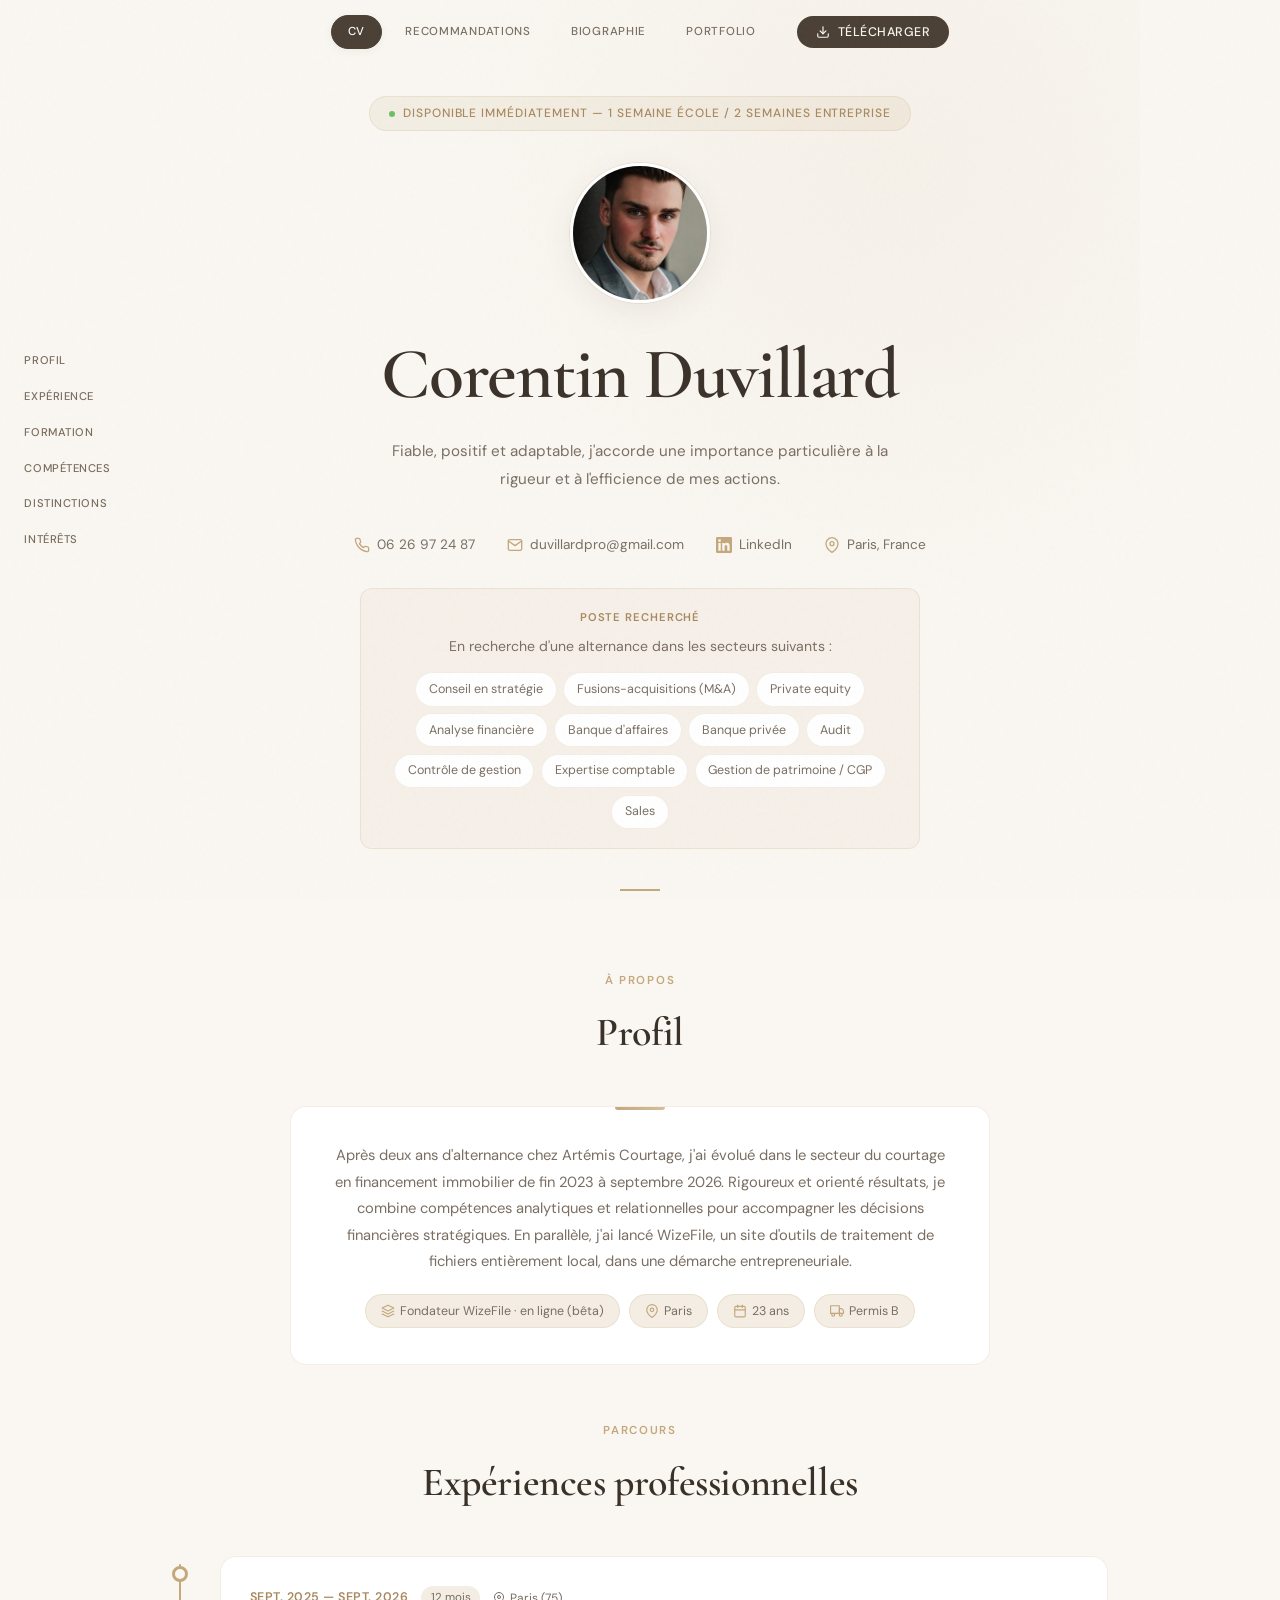
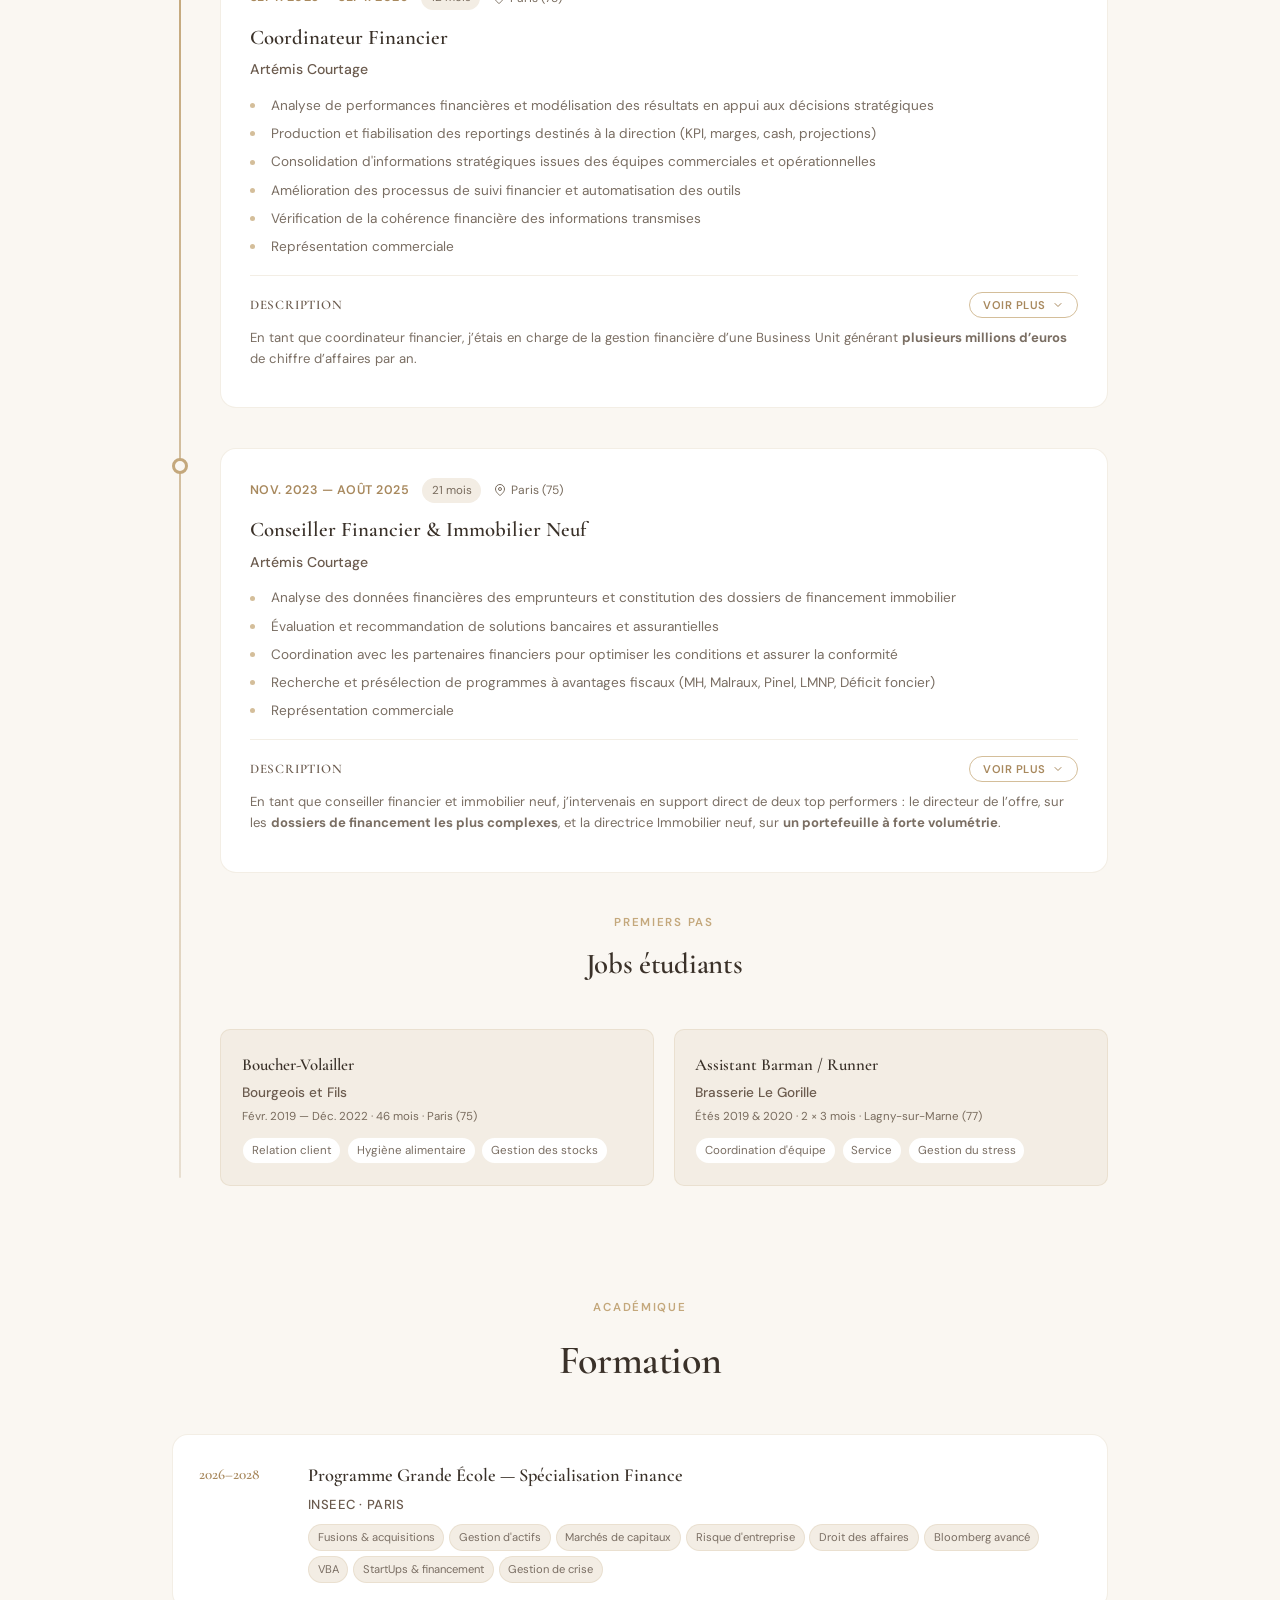
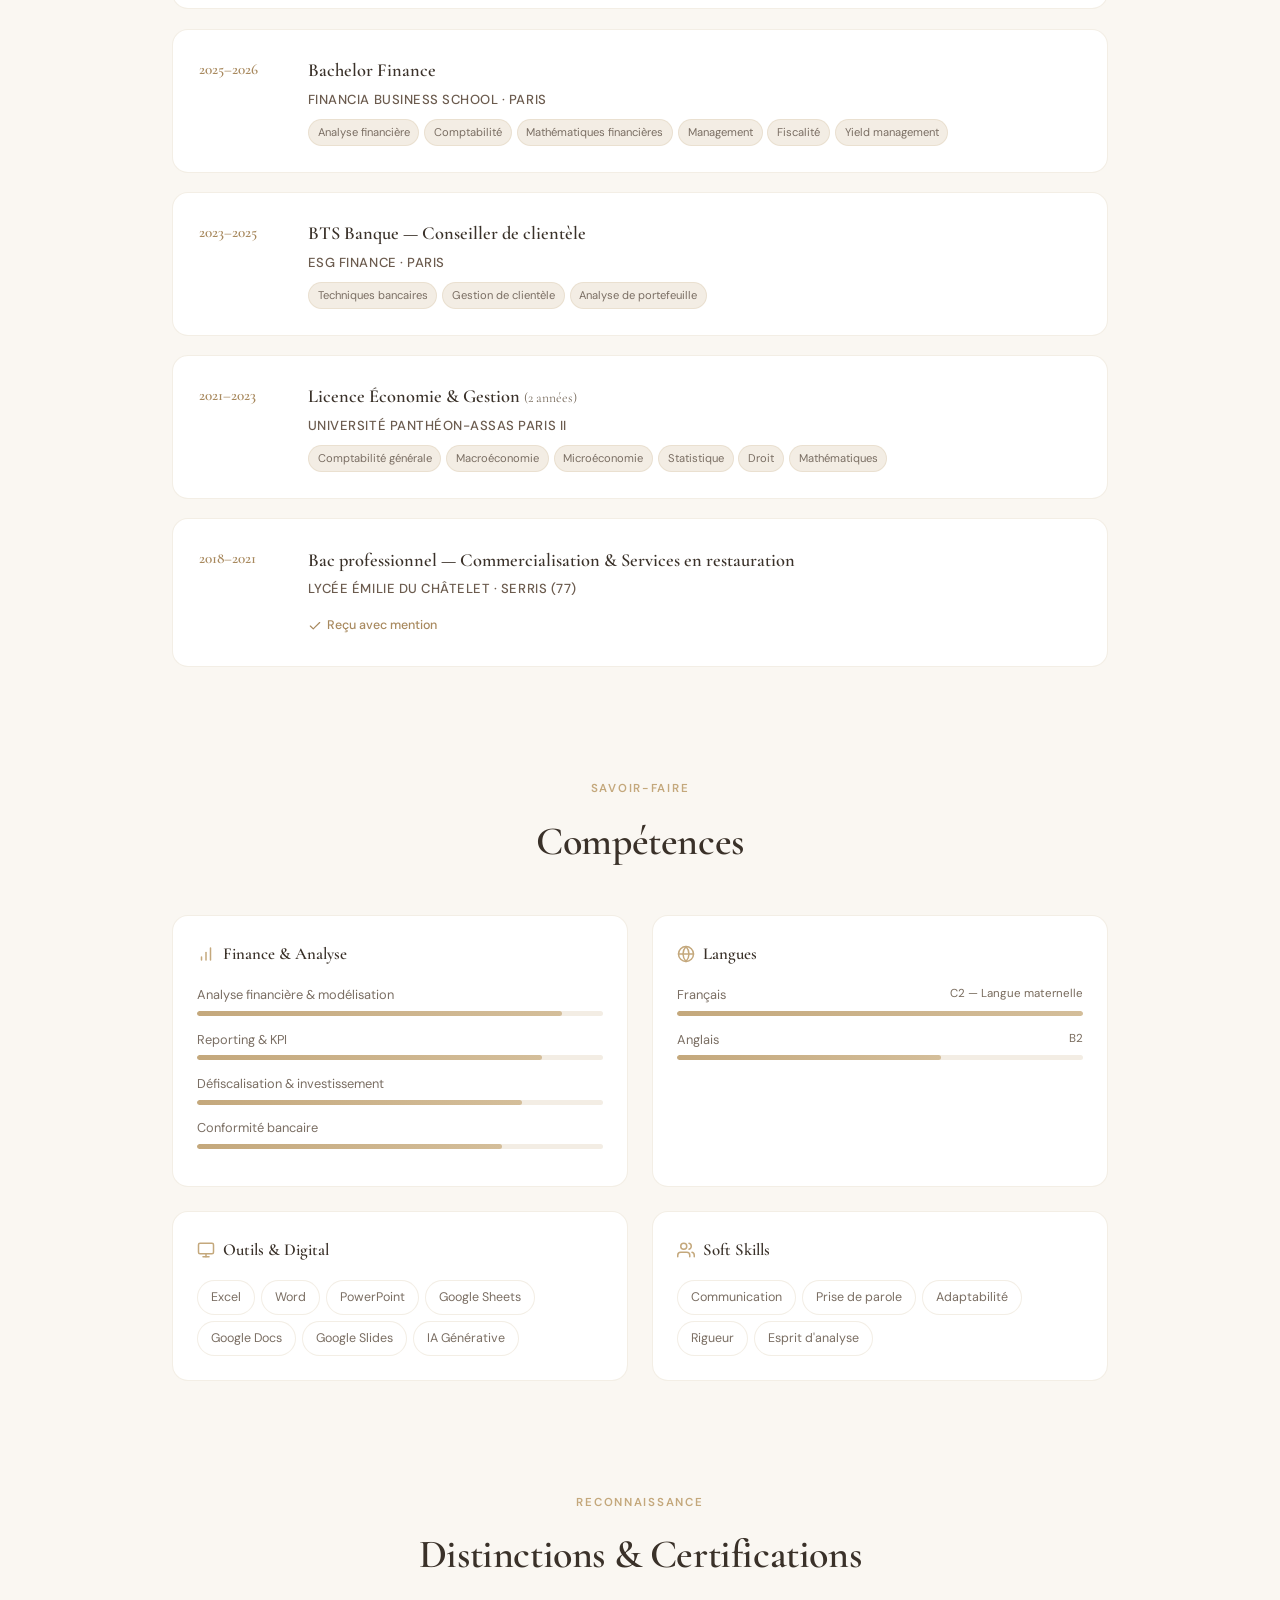
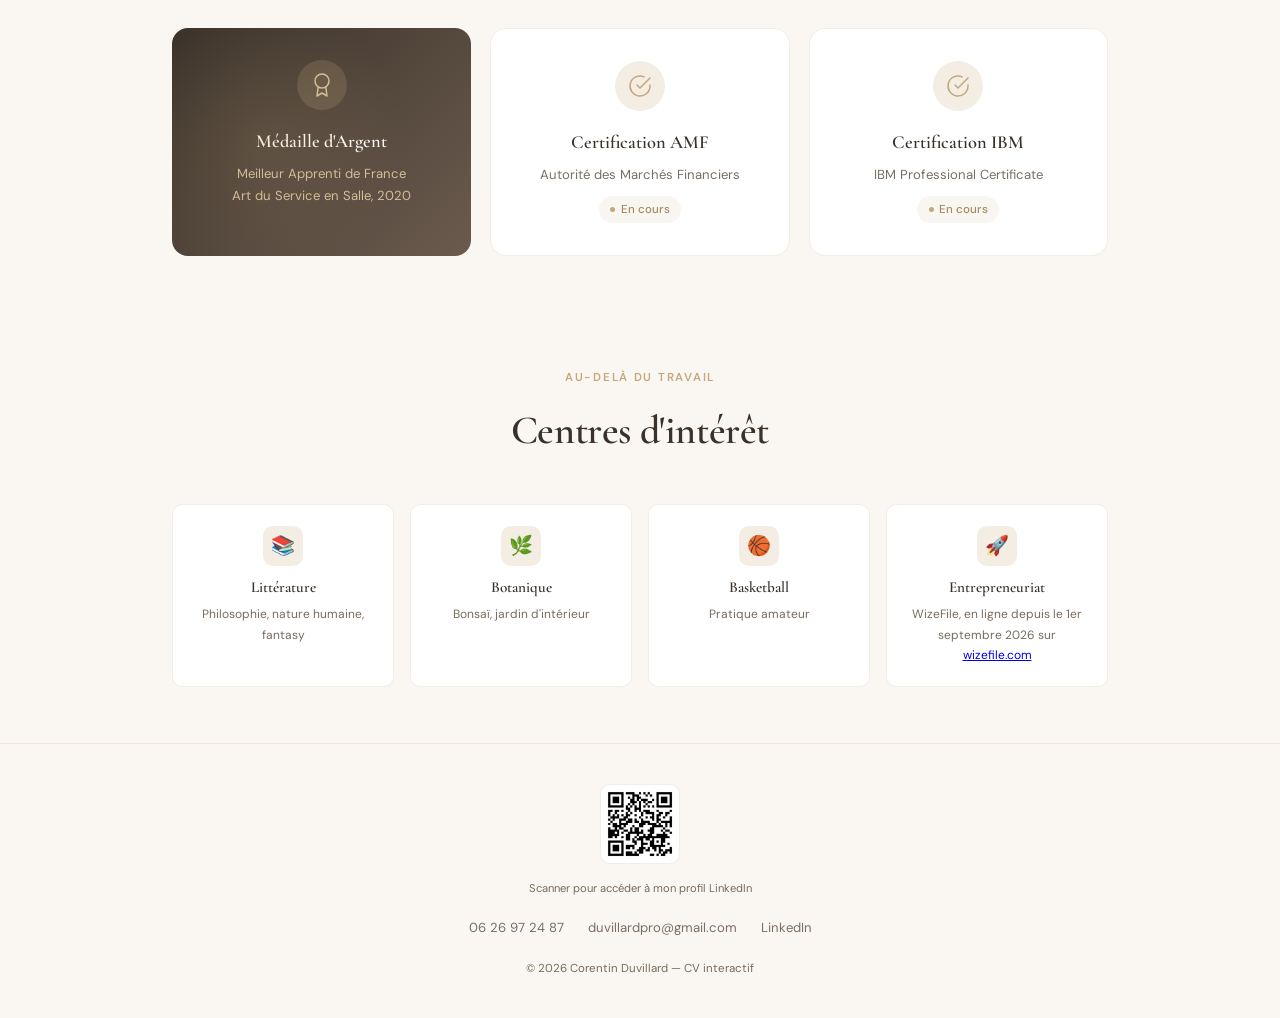
